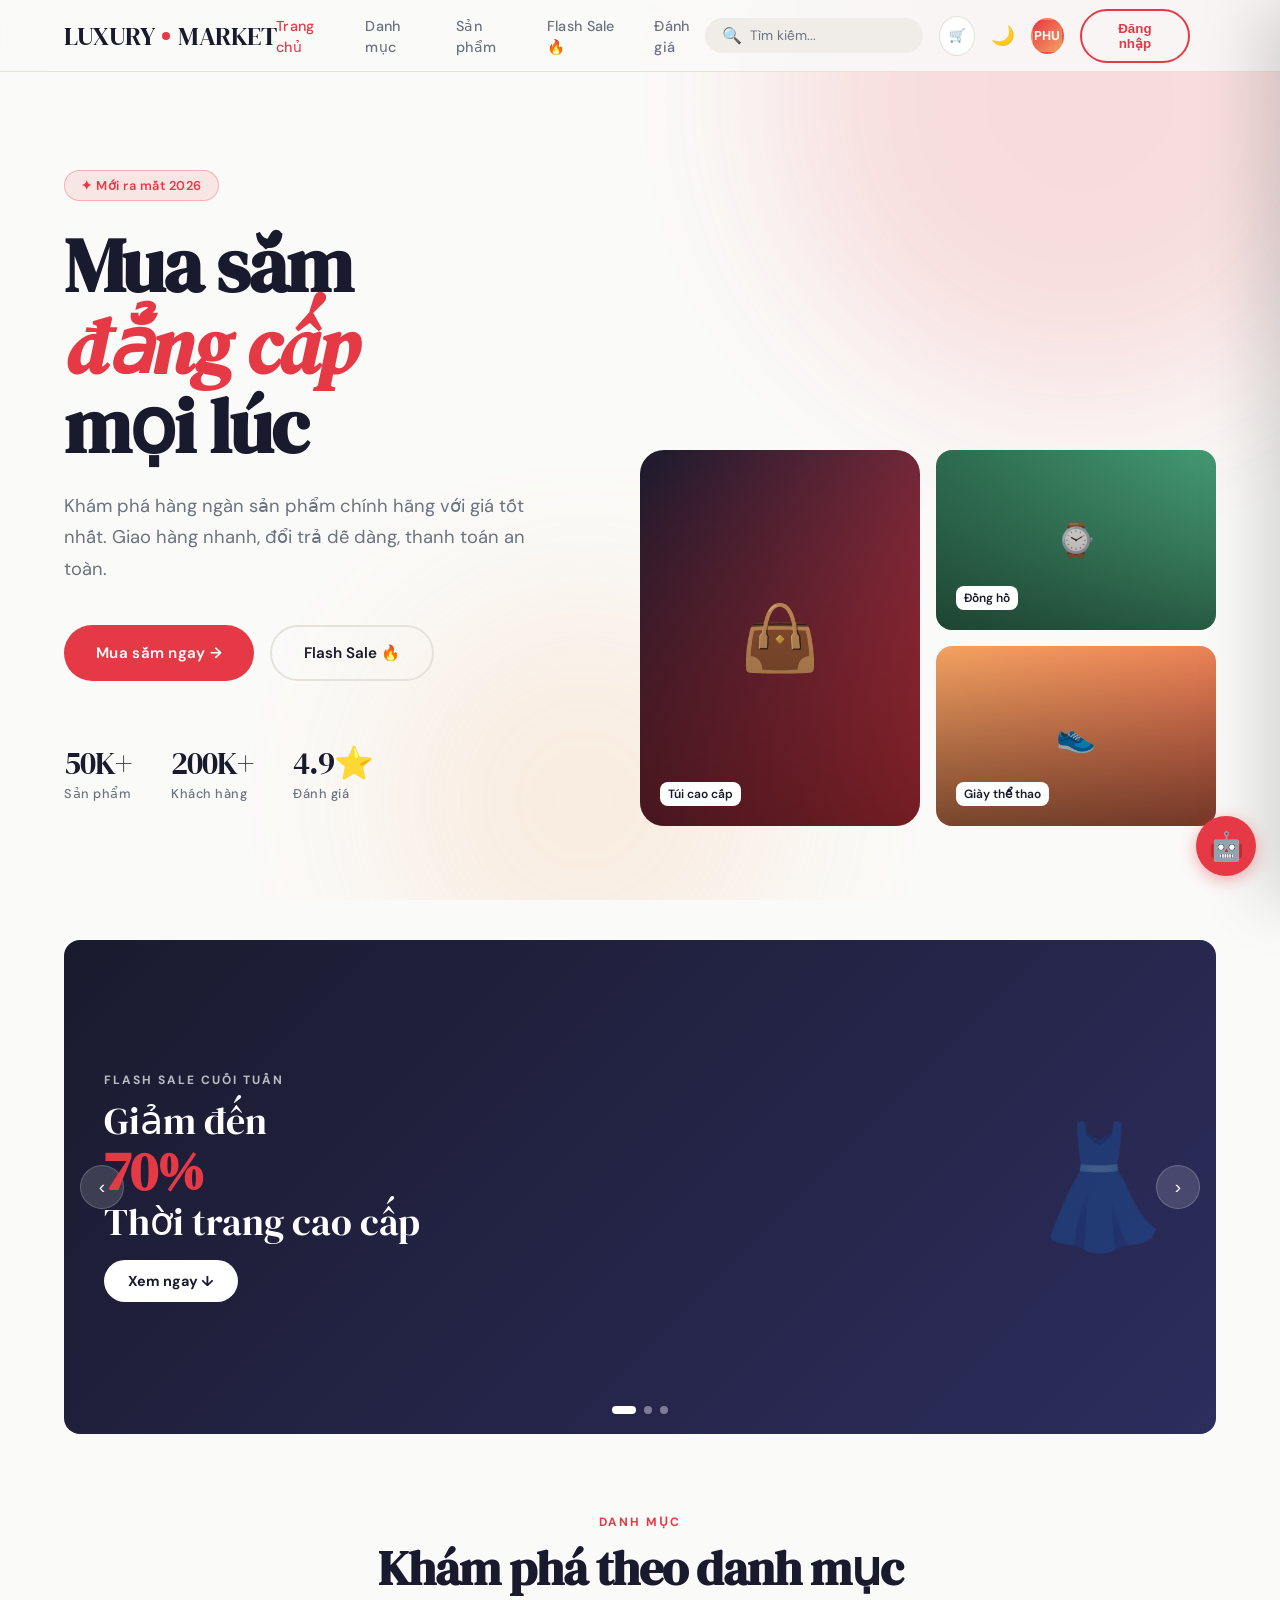
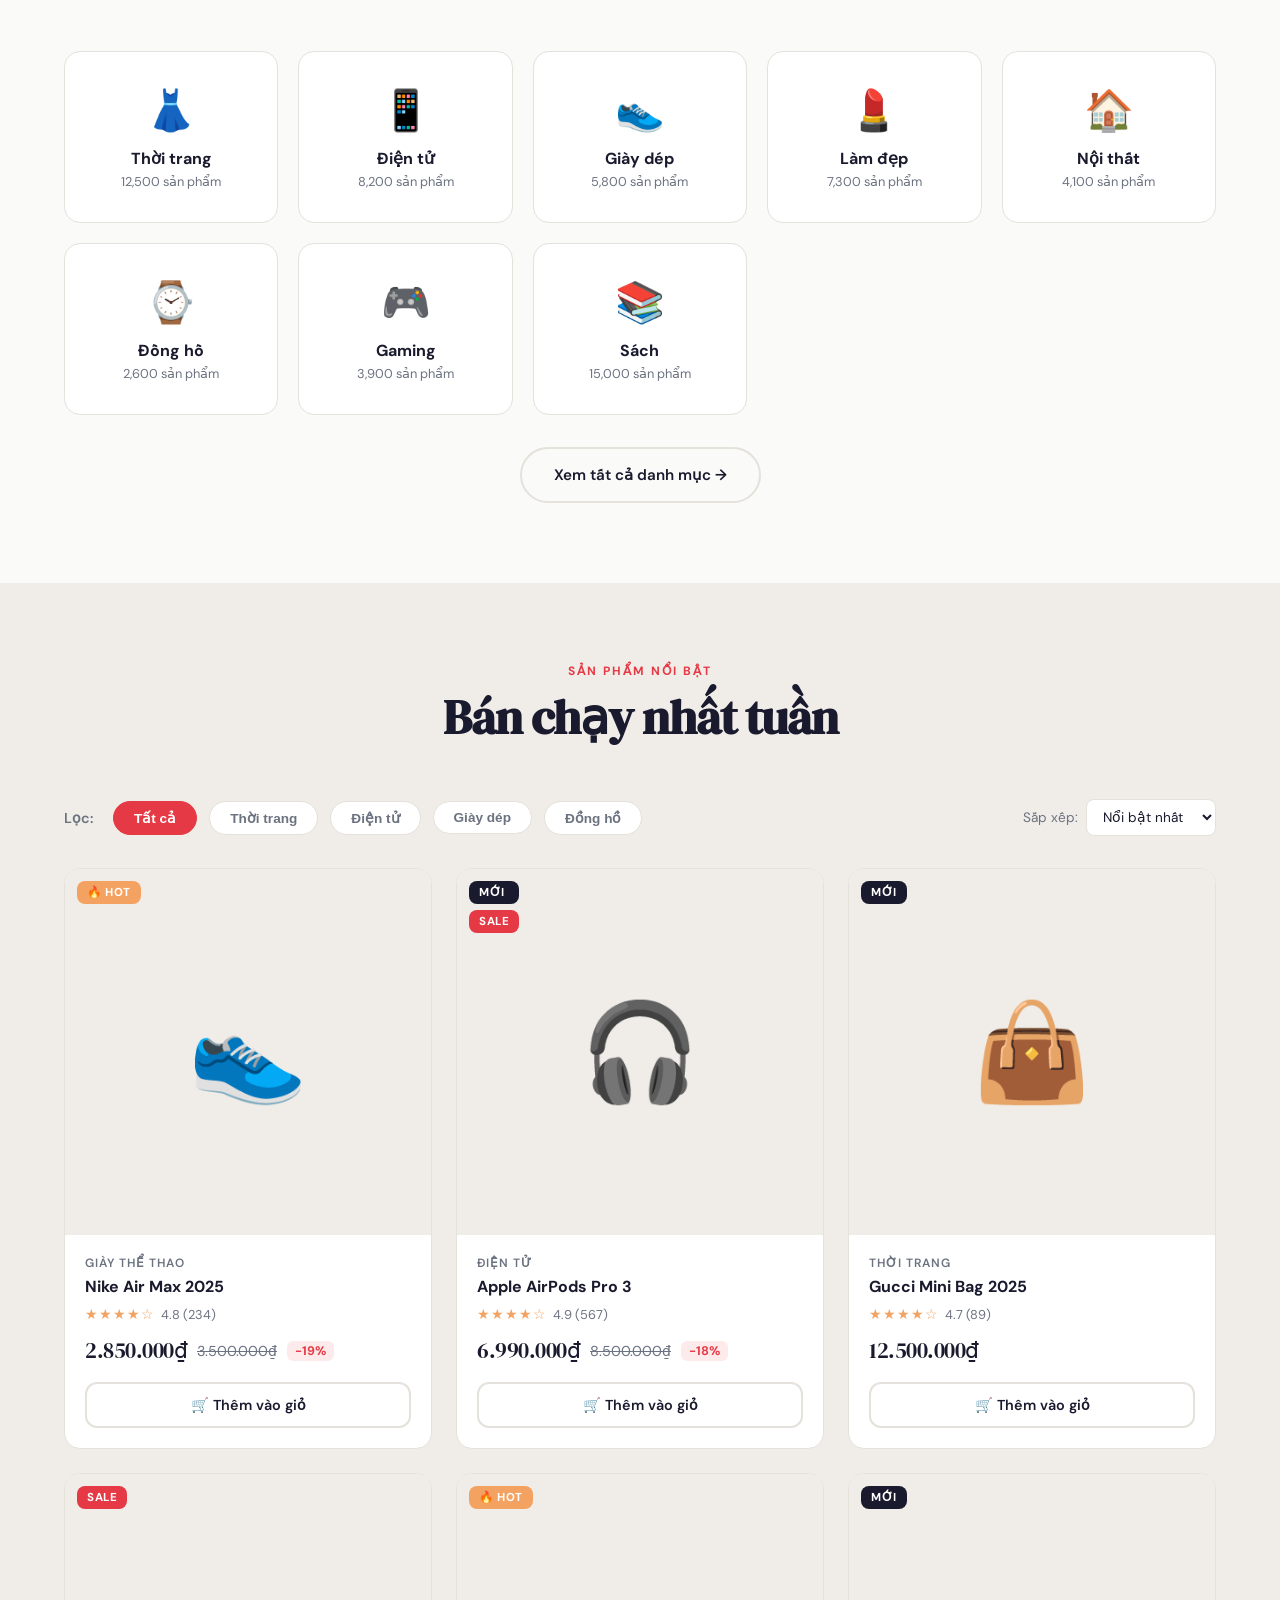
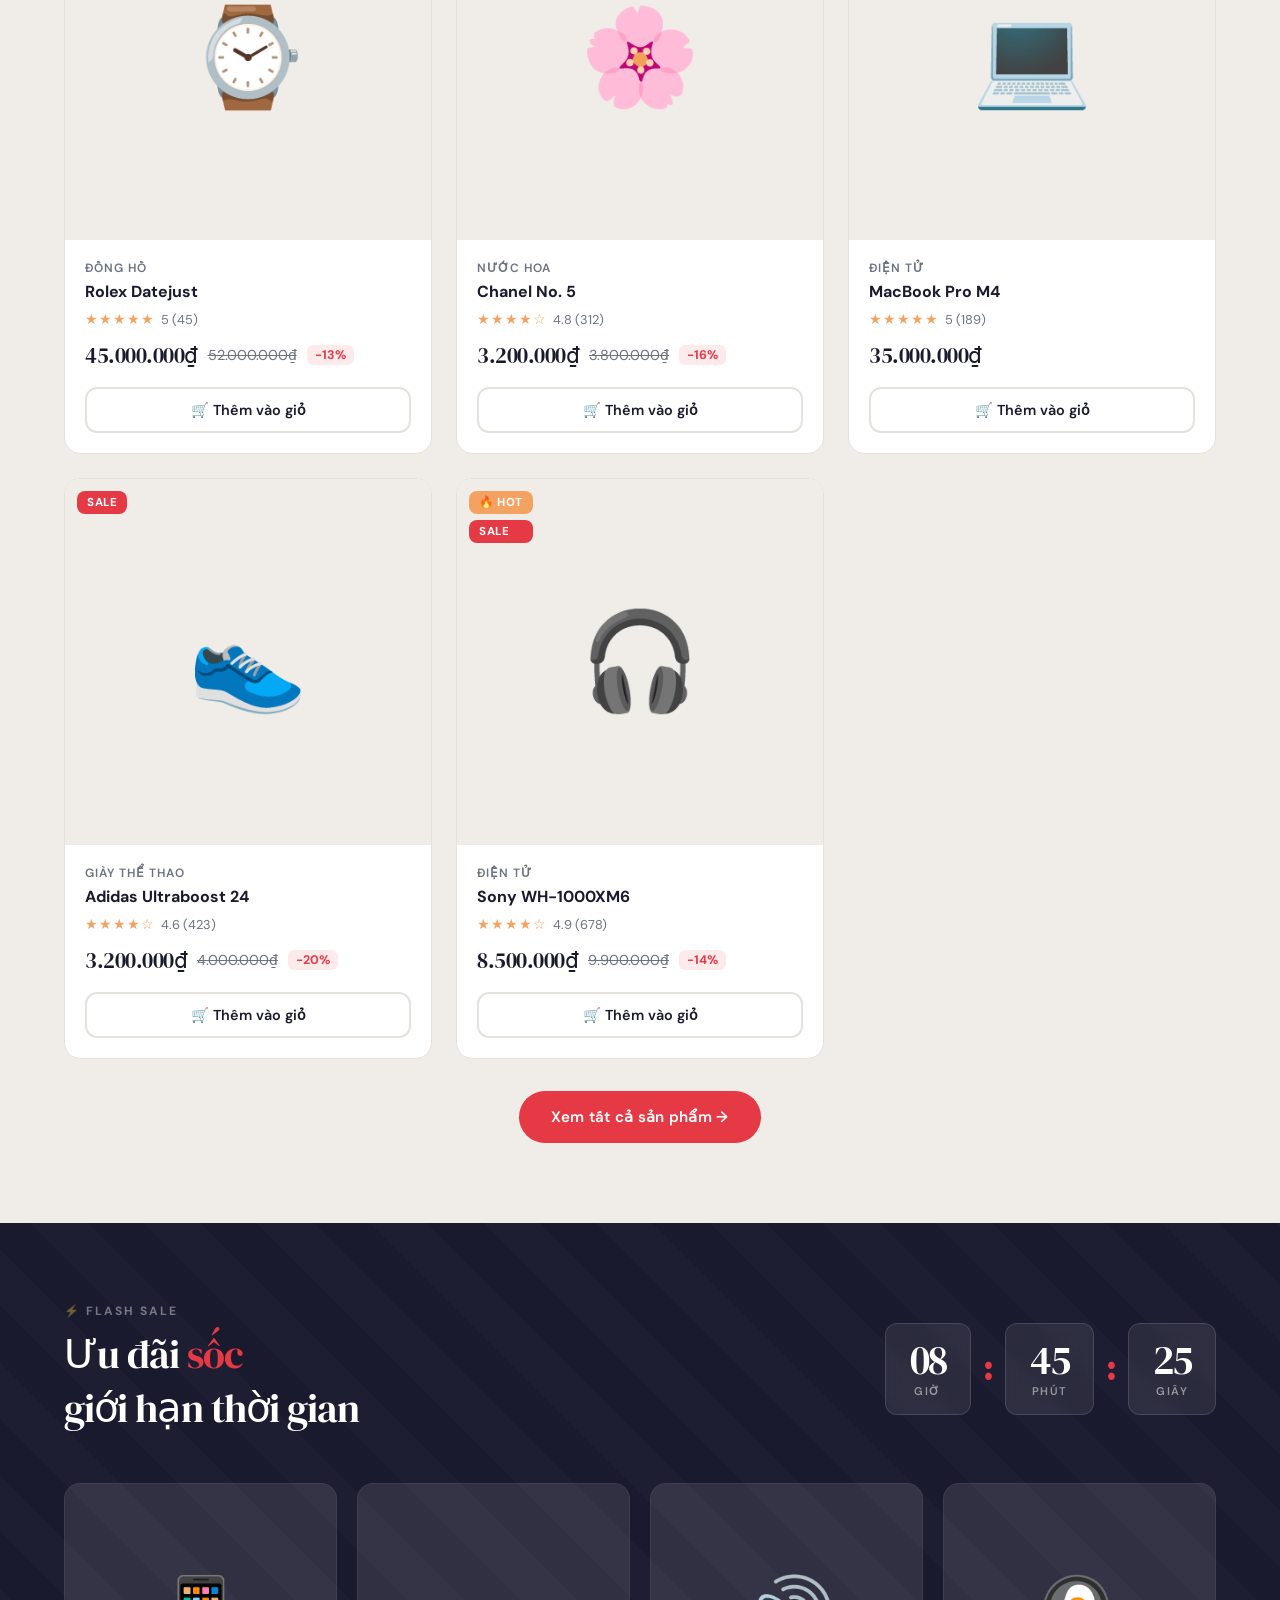
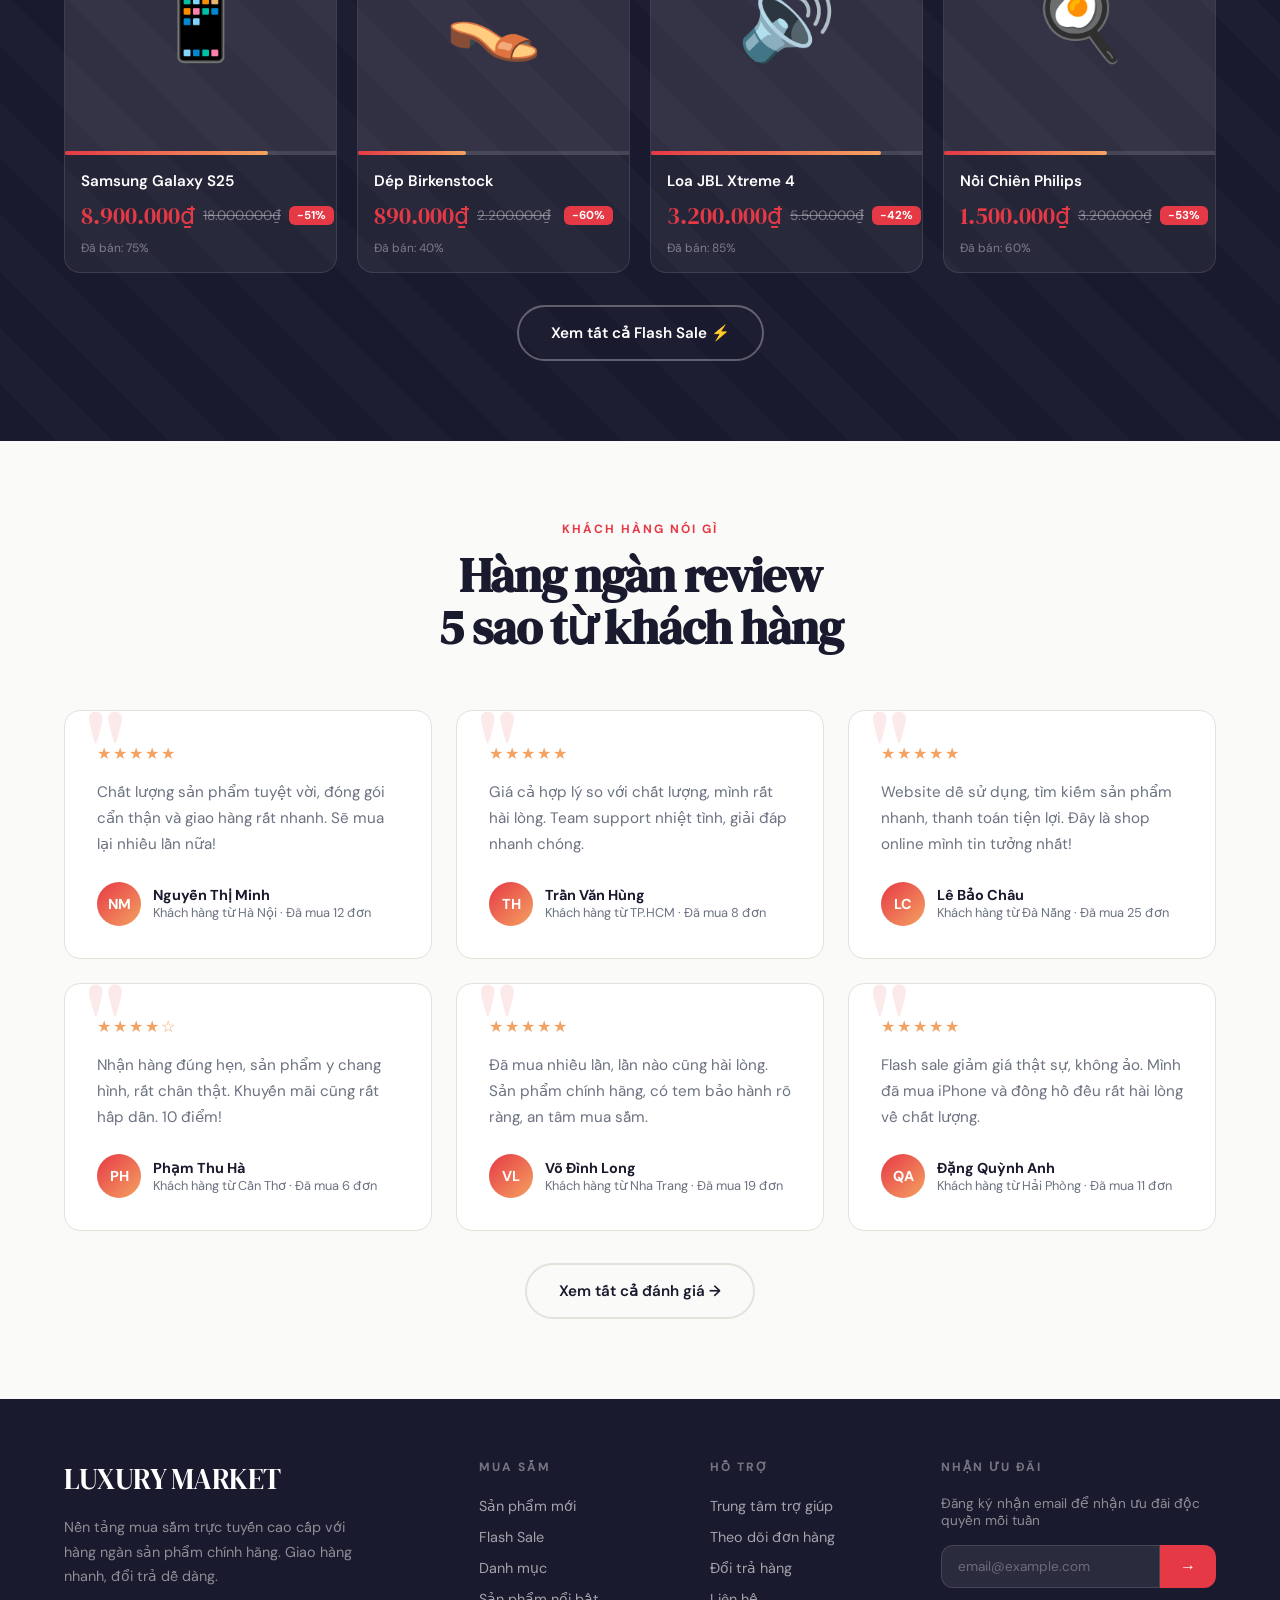
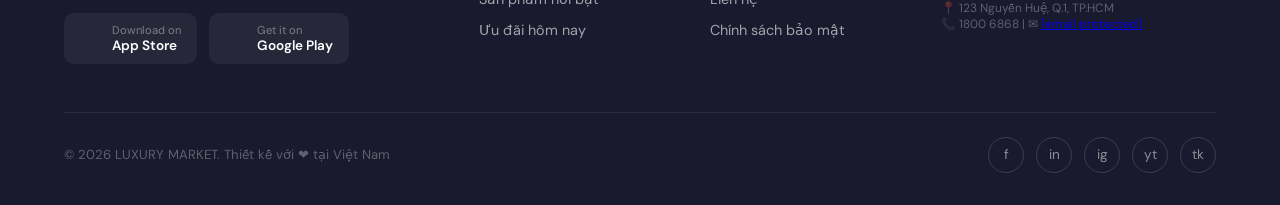
==== web/html/index.html @ 1c20238b "Full code" ====
<!DOCTYPE html>
<html lang="vi" data-theme="light">
<head>
  <meta charset="UTF-8">
  <meta name="viewport" content="width=device-width, initial-scale=1.0">
  <meta http-equiv="X-Content-Type-Options" content="nosniff">
  <meta http-equiv="X-Frame-Options" content="DENY">
  <title>LUXURY MARKET — Mua sắm đẳng cấp</title>
  <meta property="og:description" content="Nền tảng mua sắm trực tuyến cao cấp với hàng ngàn sản phẩm chính hãng">
  <meta property="og:title" content="LUXURY MARKET">
  <link rel="preconnect" href="https://fonts.googleapis.com">
  <link rel="preconnect" href="https://fonts.gstatic.com" crossorigin>
  <link href="https://fonts.googleapis.com/css2?family=DM+Serif+Display:ital@0;1&family=DM+Sans:wght@300;400;500;600;700&display=swap" rel="stylesheet">
  <link rel="stylesheet" href="../css/styles.css">
</head>
<body>

<!-- TOAST CONTAINER -->
<div class="toast-container" id="toastContainer"></div>

<!-- SEARCH OVERLAY -->
<div class="search-overlay" id="searchOverlay" onclick="closeSearch(event)">
  <div class="search-big">
    <span>🔍</span>
    <input type="text" placeholder="Tìm kiếm sản phẩm..." id="bigSearchInput" oninput="handleSearch(this.value)">
    <button class="search-esc" onclick="toggleSearch()">ESC</button>
  </div>
</div>

<!-- CART SIDEBAR -->
<div class="cart-overlay" id="cartOverlay" onclick="toggleCart()"></div>
<div class="cart-sidebar" id="cartSidebar">
  <div class="cart-header">
    <h2>Giỏ hàng 🛒</h2>
    <button class="cart-close" onclick="toggleCart()">✕</button>
  </div>
  <div class="cart-items" id="cartItems">
    <div style="text-align:center;padding:60px 0;color:var(--text-muted)">
      <div style="font-size:4rem;margin-bottom:16px">🛒</div>
      <p style="font-weight:600">Giỏ hàng trống</p>
      <p style="font-size:0.85rem;margin-top:8px">Hãy thêm sản phẩm vào giỏ nhé!</p>
    </div>
  </div>
  <div class="cart-footer" id="cartFooter" style="display:none">
    <div class="cart-subtotal"><span>Tạm tính</span><span id="cartSubtotal">0₫</span></div>
    <div class="cart-subtotal"><span>Phí vận chuyển</span><span style="color:var(--success)">Miễn phí</span></div>
    <div class="cart-total"><span>Tổng cộng</span><span id="cartTotal">0₫</span></div>
    <button class="checkout-btn" onclick="checkout()">Thanh toán ngay →</button>
  </div>
</div>

<!-- PRODUCT MODAL -->
<div class="modal-overlay" id="productModal" onclick="closeModal(event)">
  <div class="modal" id="modalContent">
    <button class="modal-close" onclick="closeProductModal()">✕</button>
    <div class="modal-grid" id="modalGrid"></div>
  </div>
</div>

<!-- NAVBAR -->
<nav class="navbar" id="navbar">
  <a href="index.html" class="logo">LUXURY<span class="logo-dot"></span>MARKET</a>
  
  <ul class="nav-links">
    <li><a href="index.html" style="color:var(--accent)">Trang chủ</a></li>
    <li><a href="categories.html">Danh mục</a></li>
    <li><a href="products.html">Sản phẩm</a></li>
    <li><a href="flash-sale.html">Flash Sale 🔥</a></li>
    <li><a href="reviews.html">Đánh giá</a></li>
  </ul>

  <div class="nav-actions">
    <div class="search-bar" onclick="toggleSearch()">
      <span>🔍</span>
      <input type="text" placeholder="Tìm kiếm..." readonly style="cursor:pointer">
    </div>
    <button class="btn-icon" onclick="toggleCart()" title="Giỏ hàng">
      🛒
      <span class="cart-badge" id="cartBadge" style="display:none">0</span>
    </button>
    <span class="theme-toggle" onclick="toggleTheme()" title="Dark mode" aria-label="Chuyển chế độ tối">🌙</span>
    <div class="user-avatar" onclick="showProfile()">PHU</div>
    <button class="login-btn" onclick="window.location.href='auth.html'">Đăng nhập</button>
    <span id="userGreeting" class="user-greeting"></span>
    <div class="hamburger" onclick="toggleMenu()" aria-label="Mở menu">
      <span></span><span></span><span></span>
    </div>
  </div>
</nav>

<!-- HERO -->
<section class="hero" id="home">
  <div class="hero-bg">
    <div class="hero-blob blob1"></div>
    <div class="hero-blob blob2"></div>
  </div>
  <div class="hero-content">
    <div class="hero-badge">✦ Mới ra mắt 2026</div>
    <h1>Mua sắm<br><em>đẳng cấp</em><br>mọi lúc</h1>
    <p>Khám phá hàng ngàn sản phẩm chính hãng với giá tốt nhất. Giao hàng nhanh, đổi trả dễ dàng, thanh toán an toàn.</p>
    <div class="hero-cta">
      <a href="products.html" class="btn-primary">Mua sắm ngay →</a>
      <a href="flash-sale.html" class="btn-secondary">Flash Sale 🔥</a>
    </div>
    <div class="hero-stats">
      <div class="stat"><span class="stat-num">50K+</span><span class="stat-label">Sản phẩm</span></div>
      <div class="stat"><span class="stat-num">200K+</span><span class="stat-label">Khách hàng</span></div>
      <div class="stat"><span class="stat-num">4.9⭐</span><span class="stat-label">Đánh giá</span></div>
    </div>
  </div>
  <div class="hero-visual">
    <div class="hero-card-img" style="grid-row:span 2">
      <div style="width:100%;height:100%;background:linear-gradient(135deg,#1a1a2e,#e63946);display:flex;align-items:center;justify-content:center;font-size:4rem">👜</div>
      <div class="img-overlay"><span class="img-tag">Túi cao cấp</span></div>
    </div>
    <div class="hero-card-img">
      <div style="width:100%;height:100%;background:linear-gradient(135deg,#2d6a4f,#52b788);display:flex;align-items:center;justify-content:center;font-size:2rem">⌚</div>
      <div class="img-overlay"><span class="img-tag">Đồng hồ</span></div>
    </div>
    <div class="hero-card-img">
      <div style="width:100%;height:100%;background:linear-gradient(135deg,#f4a261,#e76f51);display:flex;align-items:center;justify-content:center;font-size:2rem">👟</div>
      <div class="img-overlay"><span class="img-tag">Giày thể thao</span></div>
    </div>
  </div>
</section>

<!-- BANNER SLIDER -->
<section style="padding:40px 5% 0">
  <div class="slider reveal" id="bannerSlider">
    <div class="slides" id="slidesTrack">
      <div class="slide">
        <div class="slide-content">
          <div class="slide-tag">Flash Sale cuối tuần</div>
          <div class="slide-title">Giảm đến<br><strong style="font-size:1.4em;color:var(--accent)">70%</strong><br>Thời trang cao cấp</div>
          <button class="slide-cta" onclick="window.location.href='flash-sale.html'">Xem ngay ↓</button>
        </div>
        <div style="position:absolute;right:40px;top:50%;transform:translateY(-50%);font-size:min(15vw,120px);opacity:0.3">👗</div>
      </div>
      <div class="slide">
        <div class="slide-content">
          <div class="slide-tag">Bộ sưu tập mới</div>
          <div class="slide-title">Đồng hồ<br><em>Luxury</em><br>Sang trọng vượt thời gian</div>
          <button class="slide-cta" onclick="window.location.href='categories.html'">Khám phá →</button>
        </div>
        <div style="position:absolute;right:40px;top:50%;transform:translateY(-50%);font-size:min(15vw,120px);opacity:0.3">⌚</div>
      </div>
      <div class="slide">
        <div class="slide-content">
          <div class="slide-tag">Ưu đãi đặc biệt</div>
          <div class="slide-title">Miễn phí<br>vận chuyển<br><span style="color:var(--accent2)">toàn quốc</span></div>
          <button class="slide-cta" onclick="window.location.href='products.html'">Mua ngay</button>
        </div>
        <div style="position:absolute;right:40px;top:50%;transform:translateY(-50%);font-size:min(15vw,120px);opacity:0.3">🚀</div>
      </div>
    </div>
    <div class="slider-dots" id="sliderDots">
      <button class="dot active" onclick="goSlide(0)"></button>
      <button class="dot" onclick="goSlide(1)"></button>
      <button class="dot" onclick="goSlide(2)"></button>
    </div>
    <button class="slider-nav slider-prev" onclick="changeSlide(-1)">‹</button>
    <button class="slider-nav slider-next" onclick="changeSlide(1)">›</button>
  </div>
</section>

<!-- CATEGORIES PREVIEW -->
<section class="section" id="categories">
  <div class="section-header reveal">
    <div class="section-label">Danh mục</div>
    <h2 class="section-title">Khám phá theo danh mục</h2>
  </div>
  <div class="categories-grid reveal" id="categoriesGrid"></div>
  <div class="reveal" style="text-align:center;margin-top:32px">
    <a href="categories.html" class="btn-secondary" style="display:inline-flex">Xem tất cả danh mục →</a>
  </div>
</section>

<!-- PRODUCTS PREVIEW -->
<section class="section" id="products" style="background:var(--bg2)">
  <div class="section-header reveal">
    <div class="section-label">Sản phẩm nổi bật</div>
    <h2 class="section-title">Bán chạy nhất tuần</h2>
  </div>
  <div class="filter-bar reveal" id="filterBar"></div>
  <div class="products-grid" id="productsGrid"></div>
  <div class="reveal" style="text-align:center;margin-top:32px">
    <a href="products.html" class="btn-primary" style="display:inline-flex">Xem tất cả sản phẩm →</a>
  </div>
</section>

<!-- FLASH SALE PREVIEW -->
<section class="flash-sale" id="flash-sale">
  <div class="flash-bg"></div>
  <div class="flash-header reveal">
    <div>
      <div style="font-size:0.75rem;font-weight:700;letter-spacing:2px;text-transform:uppercase;color:rgba(255,255,255,0.4);margin-bottom:8px">⚡ Flash Sale</div>
      <div class="flash-title">Ưu đãi <span>sốc</span><br>giới hạn thời gian</div>
    </div>
    <div class="countdown">
      <div class="count-block"><div class="count-num" id="countH">08</div><div class="count-label">Giờ</div></div>
      <div class="count-sep">:</div>
      <div class="count-block"><div class="count-num" id="countM">45</div><div class="count-label">Phút</div></div>
      <div class="count-sep">:</div>
      <div class="count-block"><div class="count-num" id="countS">30</div><div class="count-label">Giây</div></div>
    </div>
  </div>
  <div class="flash-grid reveal" id="flashGrid"></div>
  <div class="reveal" style="text-align:center;margin-top:32px">
    <a href="flash-sale.html" class="btn-secondary" style="display:inline-flex;border-color:rgba(255,255,255,0.3);color:white">Xem tất cả Flash Sale ⚡</a>
  </div>
</section>

<!-- REVIEWS PREVIEW -->
<section class="section" id="reviews">
  <div class="section-header reveal">
    <div class="section-label">Khách hàng nói gì</div>
    <h2 class="section-title">Hàng ngàn review<br>5 sao từ khách hàng</h2>
  </div>
  <div class="reviews-grid" id="reviewsGrid"></div>
  <div class="reveal" style="text-align:center;margin-top:32px">
    <a href="reviews.html" class="btn-secondary" style="display:inline-flex">Xem tất cả đánh giá →</a>
  </div>
</section>

<!-- FOOTER -->
<footer>
  <div class="footer-grid">
    <div>
      <div class="footer-brand">LUXURY MARKET</div>
      <p class="footer-desc">Nền tảng mua sắm trực tuyến cao cấp với hàng ngàn sản phẩm chính hãng. Giao hàng nhanh, đổi trả dễ dàng.</p>
      <div style="display:flex;gap:12px;margin-top:24px;flex-wrap:wrap">
        <div style="display:flex;align-items:center;gap:8px;background:rgba(255,255,255,0.06);border-radius:10px;padding:10px 16px">
          <img src="https://help.apple.com/assets/61E87DCBFC21B22E8520B01C/61E87DCCFC21B22E8520B023/en_US/5279f907b15e129c19254ca88d643cd9.png" width="24" height="24">
          <div><div style="font-size:0.7rem;color:rgba(255,255,255,0.4)">Download on</div><div style="font-size:0.85rem;font-weight:600">App Store</div></div>
        </div>
        <div style="display:flex;align-items:center;gap:8px;background:rgba(255,255,255,0.06);border-radius:10px;padding:10px 16px">
          <img src="https://static.vecteezy.com/system/resources/previews/022/484/501/original/google-play-store-icon-logo-symbol-free-png.png" width="24" height="24">
          <div><div style="font-size:0.7rem;color:rgba(255,255,255,0.4)">Get it on</div><div style="font-size:0.85rem;font-weight:600">Google Play</div></div>
        </div>
      </div>
    </div>
    <div>
      <div class="footer-heading">Mua sắm</div>
      <ul class="footer-links">
        <li><a href="products.html">Sản phẩm mới</a></li>
        <li><a href="flash-sale.html">Flash Sale</a></li>
        <li><a href="categories.html">Danh mục</a></li>
        <li><a href="products.html">Sản phẩm nổi bật</a></li>
        <li><a href="flash-sale.html">Ưu đãi hôm nay</a></li>
      </ul>
    </div>
    <div>
      <div class="footer-heading">Hỗ trợ</div>
      <ul class="footer-links">
        <li><a href="#">Trung tâm trợ giúp</a></li>
        <li><a href="#">Theo dõi đơn hàng</a></li>
        <li><a href="#">Đổi trả hàng</a></li>
        <li><a href="#">Liên hệ</a></li>
        <li><a href="#">Chính sách bảo mật</a></li>
      </ul>
    </div>
    <div>
      <div class="footer-heading">Nhận ưu đãi</div>
      <p style="color:rgba(255,255,255,0.5);font-size:0.85rem;margin-bottom:16px">Đăng ký nhận email để nhận ưu đãi độc quyền mỗi tuần</p>
      <div class="newsletter">
        <input type="email" placeholder="email@example.com" id="emailInput">
        <button onclick="subscribe()">→</button>
      </div>
      <p style="color:rgba(255,255,255,0.3);font-size:0.75rem;margin-top:12px">📍 123 Nguyễn Huệ, Q.1, TP.HCM<br>📞 1800 6868 | ✉ <a href="/cdn-cgi/l/email-protection" class="__cf_email__" data-cfemail="9cf4f9f0f0f3dcf0e9e4f9f1fdeef7f9e8b2eaf2">[email&#160;protected]</a></p>
    </div>
  </div>
  <div class="footer-bottom">
    <span class="footer-copy">© 2026 LUXURY MARKET. Thiết kế với ❤ tại Việt Nam</span>
    <div class="social-links">
      <a class="social-btn" href="https://www.facebook.com/huuphu.pham.773" target="_blank">f</a>
      <a class="social-btn" href="#" target="_blank">in</a>
      <a class="social-btn" href="https://www.instagram.com/fu_otis.3110/" target="_blank">ig</a>
      <a class="social-btn" href="#" target="_blank">yt</a>
      <a class="social-btn" href="https://www.tiktok.com/@phamhuuphu05" target="_blank">tk</a>
    </div>
  </div>
</footer>

<!-- AUTH MODAL -->
<div id="authModal" class="auth-modal">
  <div class="auth-box">
    <h2 id="authTitle">Đăng nhập</h2>
    <input type="text" id="authUsername" placeholder="Tên đăng nhập">
    <input type="password" id="authPassword" placeholder="Mật khẩu">
    <button onclick="handleAuth()">Xác nhận</button>
    <p id="switchAuth">Chưa có tài khoản? <span onclick="toggleAuthMode()">Đăng ký</span></p>
    <span class="close-auth" onclick="closeAuthModal()">×</span>
  </div>
</div>

<!-- PROFILE MODAL -->
<div id="profileModal" class="profile-modal">
  <div class="profile-box">
    <h2>Hồ sơ cá nhân</h2>
    <p><strong>Tên đăng nhập:</strong> <span id="profileUsername"></span></p>
    <button onclick="closeProfileModal()">Đóng</button>
  </div>
</div>

<script src="../js/script.js" defer></script>
<script src="../js/ai_assistant.js" defer></script>
</body>
</html>
---- web/css/styles.css ----
:root {
  --primary: #1a1a2e;
  --accent: #e63946;
  --accent2: #f4a261;
  --bg: #fafaf8;
  --bg2: #f0ede8;
  --card: #ffffff;
  --text: #1a1a2e;
  --text-muted: #6b7280;
  --border: #e5e1db;
  --success: #2d6a4f;
  --radius: 16px;
  --shadow: 0 4px 24px rgba(0,0,0,0.08);
  --shadow-hover: 0 16px 48px rgba(0,0,0,0.14);
  --transition: all 0.3s cubic-bezier(0.4, 0, 0.2, 1);
}

[data-theme="dark"] {
  --primary: #e8e4dd;
  --bg: #0f0f0f;
  --bg2: #1a1a1a;
  --card: #1e1e1e;
  --text: #e8e4dd;
  --text-muted: #9ca3af;
  --border: #2a2a2a;
  --shadow: 0 4px 24px rgba(0,0,0,0.4);
}
/* reset css */
* {
  margin: 0;
  padding: 0;
  box-sizing: border-box;
}

html {
  scroll-behavior: smooth;
}

body {
  font-family: 'DM Sans', sans-serif;
  background: var(--bg);
  color: var(--text);
  overflow-x: hidden;
  transition: var(--transition);
}

/* navbar */
.navbar {
  position: fixed;
  top: 0;
  left: 0;
  right: 0;
  z-index: 1000;
  padding: 0 5%;
  height: 72px;
  display: flex;
  align-items: center;
  justify-content: space-between;
  backdrop-filter: blur(20px);
  background: rgba(250,250,248,0.85);
  border-bottom: 1px solid var(--border);
  transition: var(--transition);
}
[data-theme="dark"] .navbar{background:rgba(15,15,15,0.9)}
.navbar.scrolled{height:60px;box-shadow:var(--shadow)}
.logo {
  font-family: 'DM Serif Display', serif;
  font-size: 1.6rem;
  letter-spacing: -0.5px;
  color: var(--text);
  text-decoration: none;
  display: flex;
  align-items: center;
  gap: 8px;
}

.logo-dot {
  width: 8px;
  height: 8px;
  background: var(--accent);
  border-radius: 50%;
  display: inline-block;
  animation: pulse 2s infinite;
}

@keyframes pulse {
  0%, 100% {
    transform: scale(1);
  }
  50% {
    transform: scale(1.4);
  }
}

.nav-links {
  display: flex;
  align-items: center;
  gap: 32px;
  list-style: none;
}

.nav-links a {
  text-decoration: none;
  color: var(--text-muted);
  font-size: 0.9rem;
  font-weight: 500;
  letter-spacing: 0.3px;
  transition: var(--transition);
  position: relative;
  padding-bottom: 4px;
}

.nav-links a::after {
  content: '';
  position: absolute;
  bottom: 0;
  left: 0;
  width: 0;
  height: 2px;
  background: var(--accent);
  transition: width 0.3s ease;
}

.nav-links a:hover {
  color: var(--text);
}

.nav-links a:hover::after {
  width: 100%;
}

.nav-actions {
  display: flex;
  align-items: center;
  gap: 16px;
}

.btn-icon {
  width: 40px;
  height: 40px;
  border-radius: 50%;
  border: 1.5px solid var(--border);
  background: var(--card);
  display: flex;
  align-items: center;
  justify-content: center;
  cursor: pointer;
  transition: var(--transition);
  position: relative;
  color: var(--text);
}

.btn-icon:hover {
  border-color: var(--accent);
  transform: translateY(-2px);
  box-shadow: var(--shadow);
}

.cart-badge {
  position: absolute;
  top: -4px;
  right: -4px;
  width: 18px;
  height: 18px;
  background: var(--accent);
  color: white;
  font-size: 10px;
  font-weight: 700;
  border-radius: 50%;
  display: flex;
  align-items: center;
  justify-content: center;
}

.search-bar {
  display: flex;
  align-items: center;
  background: var(--bg2);
  border-radius: 50px;
  padding: 6px 16px;
  gap: 8px;
  border: 1.5px solid transparent;
  transition: var(--transition);
  width: 240px;
}

.search-bar:focus-within {
  border-color: var(--accent);
  background: var(--card);
  width: 300px;
}

.search-bar input {
  border: none;
  background: transparent;
  font-family: inherit;
  font-size: 0.85rem;
  color: var(--text);
  outline: none;
  width: 100%;
}

.search-bar input::placeholder {
  color: var(--text-muted);
}

.theme-toggle {
  cursor: pointer;
  font-size: 1.2rem;
}

.user-avatar {
  width: 36px;
  height: 36px;
  border-radius: 50%;
  background: linear-gradient(135deg, var(--accent), var(--accent2));
  display: flex;
  align-items: center;
  justify-content: center;
  color: white;
  font-weight: 700;
  font-size: 0.8rem;
  cursor: pointer;
  border: 2px solid transparent;
  transition: var(--transition);
}

.user-avatar:hover {
  border-color: var(--accent);
  transform: scale(1.05);
}

.hamburger {
  display: none;
  flex-direction: column;
  gap: 5px;
  cursor: pointer;
  padding: 4px;
}

.hamburger span {
  width: 24px;
  height: 2px;
  background: var(--text);
  border-radius: 2px;
  transition: var(--transition);
}

/* hero */
.hero {
  height: 100vh;
  min-height: 700px;
  display: flex;
  align-items: center;
  padding: 0 5%;
  padding-top: 72px;
  background: var(--bg);
  overflow: hidden;
  position: relative;
}

.hero-bg {
  position: absolute;
  inset: 0;
  overflow: hidden;
}

.hero-blob {
  position: absolute;
  border-radius: 50%;
  filter: blur(80px);
  opacity: 0.15;
  animation: float 8s infinite ease-in-out;
}

.blob1 {
  width: 600px;
  height: 600px;
  background: var(--accent);
  top: -200px;
  right: -100px;
  animation-delay: 0s;
}

.blob2 {
  width: 400px;
  height: 400px;
  background: var(--accent2);
  bottom: -100px;
  left: 30%;
  animation-delay: 3s;
}

@keyframes float {
  0%, 100% {
    transform: translate(0, 0) scale(1);
  }
  50% {
    transform: translate(20px, -20px) scale(1.05);
  }
}

.hero-content {
  max-width: 680px;
  position: relative;
  z-index: 2;
  animation: fadeInUp 0.8s ease both;
}

.hero-badge {
  display: inline-flex;
  align-items: center;
  gap: 8px;
  background: rgba(230, 57, 70, 0.1);
  border: 1px solid rgba(230, 57, 70, 0.3);
  padding: 6px 16px;
  border-radius: 50px;
  font-size: 0.8rem;
  font-weight: 600;
  color: var(--accent);
  margin-bottom: 24px;
  letter-spacing: 0.5px;
}

.hero h1 {
  font-family: 'DM Serif Display', serif;
  font-size: clamp(3rem, 6vw, 5.5rem);
  line-height: 1.05;
  letter-spacing: -2px;
  margin-bottom: 24px;
  color: var(--text);
}

.hero h1 em {
  color: var(--accent);
  font-style: italic;
}

.hero p {
  font-size: 1.15rem;
  color: var(--text-muted);
  line-height: 1.7;
  margin-bottom: 40px;
  max-width: 480px;
}

.hero-cta {
  display: flex;
  gap: 16px;
  flex-wrap: wrap;
}

.btn-primary {
  display: inline-flex;
  align-items: center;
  gap: 10px;
  background: var(--accent);
  color: white;
  padding: 16px 32px;
  border-radius: 50px;
  font-weight: 600;
  font-size: 0.95rem;
  text-decoration: none;
  border: none;
  cursor: pointer;
  transition: var(--transition);
  letter-spacing: 0.3px;
  position: relative;
  overflow: hidden;
}

.btn-primary:hover {
  transform: translateY(-3px);
  box-shadow: 0 12px 32px rgba(230, 57, 70, 0.35);
}

.btn-primary::after {
  content: '';
  position: absolute;
  inset: 0;
  background: white;
  opacity: 0;
  transition: opacity 0.3s;
}

.btn-primary:active::after {
  opacity: 0.15;
}

.btn-secondary {
  display: inline-flex;
  align-items: center;
  gap: 10px;
  background: transparent;
  color: var(--text);
  padding: 16px 32px;
  border-radius: 50px;
  font-weight: 600;
  font-size: 0.95rem;
  text-decoration: none;
  border: 2px solid var(--border);
  cursor: pointer;
  transition: var(--transition);
}

.btn-secondary:hover {
  border-color: var(--text);
  transform: translateY(-3px);
}

.hero-stats {
  display: flex;
  gap: 40px;
  margin-top: 60px;
}

.stat {
  display: flex;
  flex-direction: column;
}

.stat-num {
  font-family: 'DM Serif Display', serif;
  font-size: 2rem;
  color: var(--text);
  letter-spacing: -1px;
}

.stat-label {
  font-size: 0.8rem;
  color: var(--text-muted);
  font-weight: 500;
  letter-spacing: 0.5px;
}

.hero-visual{
  display:grid;
  grid-template-columns: 260px 200px;
  grid-template-rows: 180px 180px;
  gap:20px;
  align-items:stretch;
}

/* card */

.hero-visual {
  position: absolute;
  right: 5%;
  top: 50%;
  transform: translateY(-50%);
  width: min(45%, 580px);
  aspect-ratio: 1;
  display: grid;
  grid-template-columns: 1fr 1fr;
  gap: 16px;
  animation: fadeInRight 1s ease 0.3s both;
}

.hero-card-img {
  border-radius: var(--radius);
  overflow: hidden;
  position: relative;
  cursor: pointer;
}

.hero-card-img:nth-child(1) {
  grid-row: span 2;
  border-radius: 24px;
}

.hero-card-img img {
  width: 100%;
  height: 100%;
  object-fit: cover;
  transition: transform 0.5s ease;
}

.hero-card-img:hover img {
  transform: scale(1.05);
}

.img-overlay {
  position: absolute;
  inset: 0;
  background: linear-gradient(to top, rgba(0, 0, 0, 0.5), transparent);
  display: flex;
  align-items: flex-end;
  padding: 20px;
}

.img-tag {
  background: white;
  color: var(--text);
  padding: 4px 8px;
  border-radius: 8px;
  font-size: 0.75rem;
  font-weight: 600;
}

/* categories */
.section {
  padding: 80px 5%;
}

.section-header {
  text-align: center;
  margin-bottom: 56px;
}

.section-label {
  font-size: 0.75rem;
  font-weight: 700;
  letter-spacing: 2px;
  text-transform: uppercase;
  color: var(--accent);
  margin-bottom: 12px;
}

.section-title {
  font-family: 'DM Serif Display', serif;
  font-size: clamp(2rem, 4vw, 3rem);
  letter-spacing: -1px;
  color: var(--text);
  line-height: 1.1;
}

.categories-grid {
  display: grid;
  grid-template-columns: repeat(auto-fill, minmax(180px, 1fr));
  gap: 20px;
}

.cat-card {
  background: var(--card);
  border-radius: var(--radius);
  padding: 32px 20px;
  text-align: center;
  cursor: pointer;
  border: 1.5px solid var(--border);
  transition: var(--transition);
  position: relative;
  overflow: hidden;
  text-decoration: none;
  color: var(--text);
}

.cat-card::before {
  content: '';
  position: absolute;
  inset: 0;
  background: linear-gradient(135deg, var(--accent), var(--accent2));
  opacity: 0;
  transition: opacity 0.3s;
}

.cat-card:hover {
  transform: translateY(-6px);
  box-shadow: var(--shadow-hover);
  border-color: transparent;
}

.cat-card:hover::before {
  opacity: 1;
}

.cat-card:hover .cat-icon,
.cat-card:hover .cat-name,
.cat-card:hover .cat-count {
  color: white;
}

.cat-icon {
  font-size: 2.5rem;
  margin-bottom: 12px;
  display: block;
  transition: var(--transition);
  position: relative;
  z-index: 1;
}

.cat-name {
  font-weight: 700;
  font-size: 1rem;
  margin-bottom: 4px;
  transition: var(--transition);
  position: relative;
  z-index: 1;
}

.cat-count {
  font-size: 0.8rem;
  color: var(--text-muted);
  transition: var(--transition);
  position: relative;
  z-index: 1;
}

/* products */
.products-grid {
  display: grid;
  grid-template-columns: repeat(auto-fill, minmax(280px, 1fr));
  gap: 24px;
}

.product-card {
  background: var(--card);
  border-radius: var(--radius);
  overflow: hidden;
  border: 1.5px solid var(--border);
  transition: var(--transition);
  cursor: pointer;
  position: relative;
}

.product-card:hover {
  transform: translateY(-8px);
  box-shadow: var(--shadow-hover);
  border-color: transparent;
}

.product-img {
  width: 100%;
  aspect-ratio: 1;
  position: relative;
  overflow: hidden;
  background: var(--bg2);
}

.product-img img {
  width: 100%;
  height: 100%;
  object-fit: cover;
  transition: transform 0.5s ease;
}

.product-card:hover .product-img img {
  transform: scale(1.07);
}

.product-badges {
  position: absolute;
  top: 12px;
  left: 12px;
  display: flex;
  flex-direction: column;
  gap: 6px;
}

.badge {
  padding: 4px 10px;
  border-radius: 8px;
  font-size: 0.72rem;
  font-weight: 700;
  letter-spacing: 0.5px;
}

.badge-new {
  background: #1a1a2e;
  color: white;
}

.badge-sale {
  background: var(--accent);
  color: white;
}

.badge-hot {
  background: var(--accent2);
  color: white;
}

.product-actions {
  position: absolute;
  top: 12px;
  right: 12px;
  display: flex;
  flex-direction: column;
  gap: 8px;
  opacity: 0;
  transform: translateX(10px);
  transition: var(--transition);
}

.product-card:hover .product-actions {
  opacity: 1;
  transform: translateX(0);
}

.action-btn {
  width: 36px;
  height: 36px;
  border-radius: 50%;
  background: var(--card);
  border: none;
  display: flex;
  align-items: center;
  justify-content: center;
  cursor: pointer;
  box-shadow: var(--shadow);
  transition: var(--transition);
  font-size: 1rem;
  color: var(--text);
}

.action-btn:hover {
  background: var(--accent);
  color: white;
  transform: scale(1.1);
}

.product-info {
  padding: 20px;
}

.product-cat {
  font-size: 0.75rem;
  color: var(--text-muted);
  font-weight: 600;
  letter-spacing: 1px;
  text-transform: uppercase;
  margin-bottom: 6px;
}

.product-name {
  font-weight: 700;
  font-size: 1rem;
  margin-bottom: 8px;
  line-height: 1.3;
  color: var(--text);
}

.product-rating {
  display: flex;
  align-items: center;
  gap: 6px;
  margin-bottom: 12px;
}

.stars {
  color: #f4a261;
  font-size: 0.85rem;
  letter-spacing: 1px;
}

.rating-count {
  font-size: 0.8rem;
  color: var(--text-muted);
}

.product-price {
  display: flex;
  align-items: center;
  gap: 10px;
}

.price-current {
  font-family: 'DM Serif Display', serif;
  font-size: 1.4rem;
  color: var(--text);
  letter-spacing: -0.5px;
}

.price-old {
  font-size: 0.9rem;
  color: var(--text-muted);
  text-decoration: line-through;
}

.price-off {
  font-size: 0.78rem;
  background: rgba(230, 57, 70, 0.1);
  color: var(--accent);
  padding: 2px 8px;
  border-radius: 6px;
  font-weight: 700;
}

.add-cart-btn {
  width: 100%;
  margin-top: 16px;
  padding: 12px;
  border-radius: 12px;
  border: 2px solid var(--border);
  background: transparent;
  color: var(--text);
  font-family: inherit;
  font-size: 0.9rem;
  font-weight: 600;
  cursor: pointer;
  transition: var(--transition);
  display: flex;
  align-items: center;
  justify-content: center;
  gap: 8px;
}

.add-cart-btn:hover {
  background: var(--accent);
  border-color: var(--accent);
  color: white;
  transform: translateY(-2px);
}

/* flash sale */
.flash-sale {
  background: var(--primary);
  padding: 80px 5%;
  color: white;
  position: relative;
  overflow: hidden;
}

[data-theme="dark"] .flash-sale {
  background: #111;
}

.flash-bg {
  position: absolute;
  inset: 0;
  background: repeating-linear-gradient(45deg, transparent, transparent 40px, rgba(255,255,255,0.02) 40px, rgba(255,255,255,0.02) 80px);
}

.flash-header {
  display: flex;
  justify-content: space-between;
  align-items: center;
  margin-bottom: 48px;
  flex-wrap: gap;
  gap: 20px;
  position: relative;
  z-index: 1;
}

.flash-title {
  font-family: 'DM Serif Display', serif;
  font-size: 2.5rem;
  letter-spacing: -1px;
}

.flash-title span {
  color: var(--accent);
}

.countdown {
  display: flex;
  align-items: center;
  gap: 12px;
}

.count-block {
  display: flex;
  flex-direction: column;
  align-items: center;
  background: rgba(255,255,255,0.08);
  border: 1px solid rgba(255,255,255,0.12);
  border-radius: 12px;
  padding: 16px 24px;
  min-width: 80px;
  backdrop-filter: blur(8px);
}

.count-num {
  font-family: 'DM Serif Display', serif;
  font-size: 2.5rem;
  line-height: 1;
  letter-spacing: -2px;
  color: white;
}

.count-label {
  font-size: 0.7rem;
  text-transform: uppercase;
  letter-spacing: 1.5px;
  color: rgba(255,255,255,0.5);
  margin-top: 4px;
  font-weight: 600;
}

.count-sep {
  font-family: 'DM Serif Display', serif;
  font-size: 2rem;
  color: var(--accent);
  font-weight: bold;
}

.flash-grid {
  display: grid;
  grid-template-columns: repeat(auto-fill, minmax(240px, 1fr));
  gap: 20px;
  position: relative;
  z-index: 1;
}

.flash-card {
  background: rgba(255,255,255,0.05);
  border: 1px solid rgba(255,255,255,0.1);
  border-radius: var(--radius);
  overflow: hidden;
  transition: var(--transition);
  cursor: pointer;
}

.flash-card:hover {
  background: rgba(255,255,255,0.09);
  transform: translateY(-4px);
  border-color: rgba(230,57,70,0.5);
}

.flash-img {
  aspect-ratio: 1;
  background: rgba(255,255,255,0.05);
  display: flex;
  align-items: center;
  justify-content: center;
  font-size: 5rem;
  position: relative;
  overflow: hidden;
}

.flash-progress {
  position: absolute;
  bottom: 0;
  left: 0;
  right: 0;
  height: 4px;
  background: rgba(255,255,255,0.1);
}

.flash-progress-bar {
  height: 100%;
  background: linear-gradient(90deg, var(--accent), var(--accent2));
  border-radius: 2px;
  transition: width 0.3s;
}

.flash-info {
  padding: 16px;
}

.flash-name {
  font-weight: 600;
  font-size: 0.95rem;
  margin-bottom: 8px;
  color: white;
}

.flash-price {
  display: flex;
  align-items: center;
  gap: 8px;
}

.flash-price-cur {
  font-family: 'DM Serif Display', serif;
  font-size: 1.5rem;
  color: var(--accent);
}

.flash-price-old {
  font-size: 0.85rem;
  color: rgba(255,255,255,0.4);
  text-decoration: line-through;
}

/* reviews */
.reviews-grid {
  display: grid;
  grid-template-columns: repeat(auto-fill, minmax(320px, 1fr));
  gap: 24px;
}

.review-card {
  background: var(--card);
  border-radius: var(--radius);
  padding: 32px;
  border: 1.5px solid var(--border);
  transition: var(--transition);
  position: relative;
}

.review-card:hover {
  transform: translateY(-4px);
  box-shadow: var(--shadow-hover);
  border-color: transparent;
}

.review-card::before {
  content: '"';
  font-family: 'DM Serif Display', serif;
  font-size: 6rem;
  color: var(--accent);
  opacity: 0.1;
  position: absolute;
  top: -10px;
  left: 20px;
  line-height: 1;
}

.review-stars {
  color: #f4a261;
  font-size: 1rem;
  letter-spacing: 2px;
  margin-bottom: 16px;
}

.review-text {
  color: var(--text-muted);
  line-height: 1.7;
  margin-bottom: 24px;
  font-size: 0.95rem;
}

.reviewer {
  display: flex;
  align-items: center;
  gap: 12px;
}

.reviewer-avatar {
  width: 44px;
  height: 44px;
  border-radius: 50%;
  background: linear-gradient(135deg, var(--accent), var(--accent2));
  display: flex;
  align-items: center;
  justify-content: center;
  color: white;
  font-weight: 700;
  font-size: 0.9rem;
}

.reviewer-name {
  font-weight: 700;
  font-size: 0.9rem;
  color: var(--text);
}

.reviewer-info {
  font-size: 0.8rem;
  color: var(--text-muted);
}

/* footer */
footer {
  background: var(--primary);
  color: white;
  padding: 60px 5% 32px;
  position: relative;
  overflow: hidden;
}

[data-theme="dark"] footer {
  background: #0a0a0a;
}

.footer-grid {
  display: grid;
  grid-template-columns: 2fr 1fr 1fr 1.5fr;
  gap: 48px;
  margin-bottom: 48px;
}

.footer-brand {
  font-family: 'DM Serif Display', serif;
  font-size: 1.8rem;
  margin-bottom: 16px;
  letter-spacing: -0.5px;
}

.footer-desc {
  color: rgba(255,255,255,0.5);
  font-size: 0.9rem;
  line-height: 1.7;
  max-width: 300px;
}

.footer-heading {
  font-size: 0.75rem;
  font-weight: 700;
  letter-spacing: 2px;
  text-transform: uppercase;
  color: rgba(255,255,255,0.4);
  margin-bottom: 20px;
}

.footer-links {
  list-style: none;
  display: flex;
  flex-direction: column;
  gap: 10px;
}

.footer-links a {
  color: rgba(255,255,255,0.6);
  text-decoration: none;
  font-size: 0.9rem;
  transition: color 0.2s;
}

.footer-links a:hover {
  color: white;
}

.newsletter {
  display: flex;
  gap: 0;
  margin-top: 16px;
}

.newsletter input {
  flex: 1;
  padding: 12px 16px;
  background: rgba(255,255,255,0.08);
  border: 1px solid rgba(255,255,255,0.12);
  border-radius: 12px 0 0 12px;
  color: white;
  font-family: inherit;
  font-size: 0.85rem;
  outline: none;
}

.newsletter input::placeholder {
  color: rgba(255,255,255,0.3);
}

.newsletter button {
  padding: 12px 20px;
  background: var(--accent);
  border: none;
  border-radius: 0 12px 12px 0;
  color: white;
  cursor: pointer;
  font-size: 1rem;
  transition: var(--transition);
}

.newsletter button:hover {
  background: #c62828;
}

.footer-bottom {
  border-top: 1px solid rgba(255,255,255,0.08);
  padding-top: 24px;
  display: flex;
  justify-content: space-between;
  align-items: center;
  flex-wrap: wrap;
  gap: 16px;
}

.footer-copy {
  font-size: 0.82rem;
  color: rgba(255,255,255,0.3);
}

.social-links {
  display: flex;
  gap: 12px;
}

.social-btn {
  width: 36px;
  height: 36px;
  border-radius: 50%;
  border: 1px solid rgba(255,255,255,0.15);
  display: flex;
  align-items: center;
  justify-content: center;
  color: rgba(255,255,255,0.5);
  text-decoration: none;
  font-size: 0.85rem;
  transition: var(--transition);
}

.social-btn:hover {
  border-color: var(--accent);
  color: var(--accent);
  transform: translateY(-2px);
}

/* toast */
.toast-container {
  position: fixed;
  top: 88px;
  right: 20px;
  z-index: 9999;
  display: flex;
  flex-direction: column;
  gap: 10px;
}

.toast {
  background: var(--card);
  border: 1.5px solid var(--border);
  border-radius: 12px;
  padding: 14px 20px;
  box-shadow: var(--shadow-hover);
  display: flex;
  align-items: center;
  gap: 12px;
  min-width: 280px;
  max-width: 380px;
  animation: slideInRight 0.4s cubic-bezier(0.4, 0, 0.2, 1);
  font-size: 0.9rem;
  font-weight: 500;
  color: var(--text);
}

.toast.success {
  border-left: 4px solid var(--success);
}

.toast.error {
  border-left: 4px solid var(--accent);
}

.toast-icon {
  font-size: 1.2rem;
  flex-shrink: 0;
}

.toast-close {
  margin-left: auto;
  cursor: pointer;
  color: var(--text-muted);
  font-size: 1.1rem;
  line-height: 1;
  border: none;
  background: none;
  padding: 0 4px;
}

@keyframes slideInRight {
  from {
    transform: translateX(120%);
    opacity: 0;
  }
  to {
    transform: translateX(0);
    opacity: 1;
  }
}

/* cart slidebar */
.cart-overlay {
  position: fixed;
  inset: 0;
  background: rgba(0,0,0,0.5);
  z-index: 1100;
  opacity: 0;
  pointer-events: none;
  transition: opacity 0.3s;
  backdrop-filter: blur(4px);
}

.cart-overlay.open {
  opacity: 1;
  pointer-events: all;
}

.cart-sidebar {
  position: fixed;
  top: 0;
  right: -480px;
  width: 480px;
  max-width: 100vw;
  height: 100vh;
  background: var(--card);
  z-index: 1101;
  transition: right 0.4s cubic-bezier(0.4, 0, 0.2, 1);
  display: flex;
  flex-direction: column;
  box-shadow: -20px 0 60px rgba(0,0,0,0.15);
}

.cart-sidebar.open {
  right: 0;
}

.cart-header {
  padding: 24px 28px;
  border-bottom: 1px solid var(--border);
  display: flex;
  justify-content: space-between;
  align-items: center;
}

.cart-header h2 {
  font-family: 'DM Serif Display', serif;
  font-size: 1.5rem;
}

.cart-close {
  border: none;
  background: none;
  font-size: 1.5rem;
  cursor: pointer;
  color: var(--text-muted);
  transition: var(--transition);
}

.cart-close:hover {
  color: var(--accent);
  transform: rotate(90deg);
}

.cart-items {
  flex: 1;
  overflow-y: auto;
  padding: 24px 28px;
  display: flex;
  flex-direction: column;
  gap: 16px;
}

.cart-item {
  display: flex;
  gap: 16px;
  background: var(--bg2);
  border-radius: 12px;
  padding: 16px;
  position: relative;
}

.cart-item-img {
  width: 80px;
  height: 80px;
  border-radius: 10px;
  object-fit: cover;
  background: var(--bg);
  font-size: 2.5rem;
  display: flex;
  align-items: center;
  justify-content: center;
  flex-shrink: 0;
}

.cart-item-info {
  flex: 1;
}

.cart-item-name {
  font-weight: 600;
  font-size: 0.9rem;
  margin-bottom: 4px;
  color: var(--text);
}

.cart-item-price {
  font-family: 'DM Serif Display', serif;
  color: var(--accent);
  font-size: 1.1rem;
}

.cart-item-qty {
  display: flex;
  align-items: center;
  gap: 8px;
  margin-top: 8px;
}

.qty-btn {
  width: 28px;
  height: 28px;
  border-radius: 8px;
  border: 1.5px solid var(--border);
  background: var(--card);
  cursor: pointer;
  display: flex;
  align-items: center;
  justify-content: center;
  font-size: 1rem;
  transition: var(--transition);
  color: var(--text);
}

.qty-btn:hover {
  border-color: var(--accent);
  color: var(--accent);
}

.qty-num {
  font-weight: 700;
  min-width: 24px;
  text-align: center;
  font-size: 0.95rem;
}

.remove-item {
  position: absolute;
  top: 12px;
  right: 12px;
  background: none;
  border: none;
  cursor: pointer;
  color: var(--text-muted);
  transition: var(--transition);
  font-size: 1rem;
}

.remove-item:hover {
  color: var(--accent);
  transform: scale(1.2);
}

.cart-footer {
  padding: 24px 28px;
  border-top: 1px solid var(--border);
}

.cart-subtotal {
  display: flex;
  justify-content: space-between;
  align-items: center;
  margin-bottom: 8px;
  font-size: 0.9rem;
  color: var(--text-muted);
}

.cart-total {
  display: flex;
  justify-content: space-between;
  align-items: center;
  margin-bottom: 20px;
}

.cart-total span:first-child {
  font-weight: 700;
  font-size: 1rem;
}

.cart-total span:last-child {
  font-family: 'DM Serif Display', serif;
  font-size: 1.6rem;
  color: var(--text);
}

.checkout-btn {
  width: 100%;
  padding: 16px;
  background: var(--accent);
  color: white;
  border: none;
  border-radius: 12px;
  font-family: inherit;
  font-size: 1rem;
  font-weight: 700;
  cursor: pointer;
  transition: var(--transition);
  letter-spacing: 0.3px;
}

.checkout-btn:hover {
  background: #c62828;
  transform: translateY(-2px);
  box-shadow: 0 8px 24px rgba(230,57,70,0.35);
}

/* modal */
.modal-overlay {
  position: fixed;
  inset: 0;
  background: rgba(0,0,0,0.6);
  z-index: 1200;
  opacity: 0;
  pointer-events: none;
  transition: opacity 0.3s;
  backdrop-filter: blur(8px);
  display: flex;
  align-items: center;
  justify-content: center;
  padding: 20px;
}

.modal-overlay.open {
  opacity: 1;
  pointer-events: all;
}

.modal {
  background: var(--card);
  border-radius: 24px;
  max-width: 900px;
  width: 100%;
  max-height: 90vh;
  overflow-y: auto;
  animation: scaleIn 0.3s cubic-bezier(0.4, 0, 0.2, 1);
  position: relative;
}

@keyframes scaleIn {
  from {
    transform: scale(0.9);
    opacity: 0;
  }
  to {
    transform: scale(1);
    opacity: 1;
  }
}

.modal-close {
  position: absolute;
  top: 20px;
  right: 20px;
  background: var(--bg2);
  border: none;
  width: 36px;
  height: 36px;
  border-radius: 50%;
  cursor: pointer;
  font-size: 1.2rem;
  display: flex;
  align-items: center;
  justify-content: center;
  transition: var(--transition);
  z-index: 1;
  color: var(--text);
}

.modal-close:hover {
  background: var(--accent);
  color: white;
}

.modal-grid {
  display: grid;
  grid-template-columns: 1fr 1fr;
  min-height: 400px;
}

.modal-img {
  background: var(--bg2);
  display: flex;
  align-items: center;
  justify-content: center;
  font-size: 8rem;
  border-radius: 24px 0 0 24px;
}

.modal-info {
  padding: 40px;
}

.modal-cat {
  font-size: 0.75rem;
  font-weight: 700;
  letter-spacing: 2px;
  text-transform: uppercase;
  color: var(--accent);
  margin-bottom: 8px;
}

.modal-name {
  font-family: 'DM Serif Display', serif;
  font-size: 2rem;
  letter-spacing: -1px;
  margin-bottom: 16px;
  color: var(--text);
}

.modal-rating {
  display: flex;
  align-items: center;
  gap: 8px;
  margin-bottom: 16px;
}

.modal-desc {
  color: var(--text-muted);
  line-height: 1.7;
  margin-bottom: 24px;
  font-size: 0.95rem;
}

.modal-price-row {
  display: flex;
  align-items: center;
  gap: 12px;
  margin-bottom: 28px;
}

.modal-price {
  font-family: 'DM Serif Display', serif;
  font-size: 2.2rem;
  color: var(--text);
}

.modal-old {
  font-size: 1rem;
  color: var(--text-muted);
  text-decoration: line-through;
}

.modal-actions {
  display: flex;
  flex-direction: column;
  gap: 12px;
}


/* animations */
@keyframes fadeInUp {
  from {
    transform: translateY(30px);
    opacity: 0;
  }
  to {
    transform: translateY(0);
    opacity: 1;
  }
}

@keyframes fadeInRight {
  from {
    transform: translateX(50px);
    opacity: 0;
  }
  to {
    transform: translateX(0);
    opacity: 1;
  }
}

.reveal {
  opacity: 0;
  transform: translateY(30px);
  transition: opacity 0.6s ease, transform 0.6s ease;
}

.reveal.visible {
  opacity: 1;
  transform: translateY(0);
}

/* skeleton */
.skeleton {
  background: linear-gradient(90deg, var(--bg2) 25%, var(--border) 50%, var(--bg2) 75%);
  background-size: 200% 100%;
  animation: shimmer 1.5s infinite;
}

@keyframes shimmer {
  0% {
    background-position: 200% 0;
  }
  100% {
    background-position: -200% 0;
  }
}


/* tabs */
.tabs {
  display: flex;
  gap: 8px;
  margin-bottom: 32px;
  background: var(--bg2);
  padding: 4px;
  border-radius: 50px;
  width: fit-content;
  margin: 0 auto 40px;
}

.tab {
  padding: 10px 24px;
  border-radius: 50px;
  border: none;
  background: transparent;
  cursor: pointer;
  font-family: inherit;
  font-size: 0.9rem;
  font-weight: 600;
  color: var(--text-muted);
  transition: var(--transition);
}

.tab.active {
  background: var(--card);
  color: var(--text);
  box-shadow: var(--shadow);
}

/* search overlay */
.search-overlay {
  position: fixed;
  inset: 0;
  background: rgba(0,0,0,0.8);
  z-index: 2000;
  display: flex;
  flex-direction: column;
  align-items: center;
  padding-top: 15vh;
  opacity: 0;
  pointer-events: none;
  transition: opacity 0.3s;
  backdrop-filter: blur(10px);
}

.search-overlay.open {
  opacity: 1;
  pointer-events: all;
}

.search-big {
  display: flex;
  align-items: center;
  width: min(700px, 90%);
  background: var(--card);
  border-radius: 20px;
  padding: 0 24px;
  gap: 16px;
  box-shadow: 0 40px 80px rgba(0,0,0,0.3);
}

.search-big input {
  flex: 1;
  padding: 24px 0;
  font-size: 1.5rem;
  border: none;
  background: transparent;
  color: var(--text);
  font-family: 'DM Serif Display', serif;
  outline: none;
}

.search-big input::placeholder {
  color: var(--text-muted);
}

.search-esc {
  font-size: 0.8rem;
  color: var(--text-muted);
  white-space: nowrap;
  padding: 6px 12px;
  background: var(--bg2);
  border-radius: 8px;
  cursor: pointer;
  border: none;
  font-family: inherit;
}

/* banner slider */
.slider {
  position: relative;
  overflow: hidden;
  border-radius: var(--radius);
  background: var(--bg2);
}

.slides {
  display: flex;
  transition: transform 0.5s cubic-bezier(0.4, 0, 0.2, 1);
}

.slide {
  min-width: 100%;
  aspect-ratio: 21/9;
  display: flex;
  align-items: center;
  padding: 40px;
  position: relative;
  overflow: hidden;
}

.slide:nth-child(1) {
  background: linear-gradient(135deg, #1a1a2e, #2d2d5e);
}

.slide:nth-child(2) {
  background: linear-gradient(135deg, #2d1b0e, #8b4513);
}

.slide:nth-child(3) {
  background: linear-gradient(135deg, #0d2818, #2d6a4f);
}

.slide-content {
  position: relative;
  z-index: 2;
  color: white;
}

.slide-tag {
  font-size: 0.75rem;
  font-weight: 700;
  letter-spacing: 2px;
  text-transform: uppercase;
  opacity: 0.7;
  margin-bottom: 12px;
}

.slide-title {
  font-family: 'DM Serif Display', serif;
  font-size: clamp(1.5rem, 3vw, 2.5rem);
  margin-bottom: 16px;
  line-height: 1.1;
}

.slide-cta {
  display: inline-flex;
  align-items: center;
  gap: 8px;
  background: white;
  color: var(--text);
  padding: 12px 24px;
  border-radius: 50px;
  font-weight: 700;
  font-size: 0.9rem;
  text-decoration: none;
  cursor: pointer;
  border: none;
  font-family: inherit;
  transition: var(--transition);
}

.slide-cta:hover {
  transform: translateY(-2px);
  box-shadow: 0 8px 24px rgba(0,0,0,0.2);
}

.slider-dots {
  position: absolute;
  bottom: 20px;
  left: 50%;
  transform: translateX(-50%);
  display: flex;
  gap: 8px;
}

.dot {
  width: 8px;
  height: 8px;
  border-radius: 50%;
  background: rgba(255,255,255,0.4);
  cursor: pointer;
  transition: var(--transition);
  border: none;
}

.dot.active {
  width: 24px;
  border-radius: 4px;
  background: white;
}

.slider-nav {
  position: absolute;
  top: 50%;
  transform: translateY(-50%);
  background: rgba(255,255,255,0.15);
  border: 1px solid rgba(255,255,255,0.2);
  border-radius: 50%;
  width: 44px;
  height: 44px;
  display: flex;
  align-items: center;
  justify-content: center;
  cursor: pointer;
  font-size: 1.2rem;
  color: white;
  transition: var(--transition);
  backdrop-filter: blur(8px);
}

.slider-nav:hover {
  background: rgba(255,255,255,0.3);
}

.slider-prev {
  left: 16px;
}

.slider-next {
  right: 16px;
}

/* progress bars */
.filter-bar {
  display: flex;
  gap: 12px;
  flex-wrap: wrap;
  margin-bottom: 32px;
  align-items: center;
}

.filter-chip {
  padding: 8px 20px;
  border-radius: 50px;
  border: 1.5px solid var(--border);
  background: var(--card);
  cursor: pointer;
  font-size: 0.85rem;
  font-weight: 600;
  color: var(--text-muted);
  transition: var(--transition);
}

.filter-chip.active,
.filter-chip:hover {
  background: var(--accent);
  border-color: var(--accent);
  color: white;
}

/* responsive */
@media (max-width: 1024px) {
  .hero-visual {
    display: none;
  }
  .footer-grid {
    grid-template-columns: 1fr 1fr;
  }
}

@media (max-width: 768px) {
  .nav-links {
    display: none;
  }
  .hamburger {
    display: flex;
  }
  .hero {
    text-align: center;
  }
  .hero-cta {
    justify-content: center;
  }
  .hero-stats {
    justify-content: center;
  }
  .modal-grid {
    grid-template-columns: 1fr;
  }
  .modal-img {
    border-radius: 24px 24px 0 0;
    min-height: 200px;
  }
  .search-bar {
    width: 160px;
  }
  .footer-grid {
    grid-template-columns: 1fr 1fr;
  }
}

@media (max-width: 480px) {
  .hero h1 {
    font-size: 2.5rem;
  }
  .flash-header {
    flex-direction: column;
  }
  .footer-grid {
    grid-template-columns: 1fr;
  }
  .countdown {
    flex-wrap: wrap;
    justify-content: center;
  }
}

/* lazy load img */
img {
    transition:opacity 0.3s;
}
img.loaded {
    opacity:1
}
img:not(.loaded) {
    opacity:0;
}
/* css for modal dang nhap */
.auth-modal {
    position: fixed;
    inset: 0;
    background: rgba(0,0,0,0.5);
    display: none;
    align-items: center;
    justify-content: center;
    z-index: 9999;
}

.auth-box {
    background: white;
    padding: 40px;
    border-radius: 16px;
    width: 350px;
    position: relative;
    display: flex;
    flex-direction: column;
    gap: 15px;
}

.auth-box input {
    padding: 12px;
    border-radius: 8px;
    border: 1px solid #ddd;
}

.auth-box button {
    padding: 12px;
    border-radius: 8px;
    border: none;
    background: #e63946;
    color: white;
    cursor: pointer;
}

.close-auth {
    position: absolute;
    right: 15px;
    top: 10px;
    cursor: pointer;
    font-size: 20px;
}

.user-greeting {
    margin-left: 10px;
    font-weight: 600;
}

/* button dang nhap */
.login-btn {
    padding: 10px 22px;
    border-radius: 30px;
    border: 2px solid #e63946;
    background: transparent;
    color: #e63946;
    font-weight: 600;
    cursor: pointer;
    transition: all 0.3s ease;
}

/* hover */
.login-btn:hover {
    background: #e63946;
    color: white;
    transform: translateY(-2px);
    box-shadow: 0 8px 20px rgba(230, 57, 70, 0.3);
}

/* active */
.login-btn:active {
    transform: scale(0.96);
}

/* focus (chuan accessibility) */
.login-btn:focus {
    outline: none;
    box-shadow: 0 0 0 3px rgba(230, 57, 70, 0.3);
}

/* dark mode button dang nhap */
body.dark .login-btn {
    border-color: #ff6b6b;
    color: #ff6b6b;
}

body.dark .login-btn:hover {
    background: #ff6b6b;
    color: #111;
}

/* button logout */
.logout-btn {
    padding: 8px 18px;
    border-radius: 30px;
    border: 2px solid #e63946;
    background: transparent;
    color: #e63946;
    font-weight: 600;
    cursor: pointer;
    transition: all 0.3s ease;
    margin-left: 12px;
}

.logout-btn:hover {
    background: #e63946;
    color: white;
    transform: translateY(-2px);
    box-shadow: 0 8px 20px rgba(230, 57, 70, 0.3);
}

.logout-btn:active {
    transform: scale(0.95);
} 
/* dark mode logout */
body.dark .logout-btn {
    border-color: #ff6b6b;
    color: #ff6b6b;
}

body.dark .logout-btn:hover {
    background: #ff6b6b;
    color: #111;
}

/* user */
.user-greeting {
    display: flex;
    align-items: center;
    gap: 10px;
}

/* css cho profile modal */
.profile-modal {
    position: fixed;
    inset: 0;
    background: rgba(0, 0, 0, 0.45);
    backdrop-filter: blur(6px);
    display: none;
    align-items: center;
    justify-content: center;
    z-index: 9999;
    animation: fadeIn 0.3s ease;
}

/* Box chính */
.profile-box {
    background: #ffffff;
    padding: 40px 45px;
    border-radius: 24px;
    width: 380px;
    box-shadow: 0 25px 60px rgba(0, 0, 0, 0.15);
    animation: slideUp 0.35s ease;
}

/* Tiêu đề */
.profile-box h2 {
    font-size: 26px;
    margin-bottom: 25px;
    color: #1d1d1f;
}

/* Nội dung */
.profile-box p {
    font-size: 16px;
    margin-bottom: 25px;
    color: #444;
}

.profile-box strong {
    color: #000;
}

/* button dong */
.profile-box button {
    padding: 10px 22px;
    border-radius: 30px;
    border: 2px solid #e63946;
    background: transparent;
    color: #e63946;
    font-weight: 600;
    cursor: pointer;
    transition: all 0.3s ease;
}

.profile-box button:hover {
    background: #e63946;
    color: white;
    transform: translateY(-2px);
    box-shadow: 0 8px 20px rgba(230, 57, 70, 0.3);
}

/* ===== Animation ===== */
@keyframes fadeIn {
    from { opacity: 0; }
    to { opacity: 1; }
}

@keyframes slideUp {
    from {
        transform: translateY(30px);
        opacity: 0;
    }
    to {
        transform: translateY(0);
        opacity: 1;
    }
}
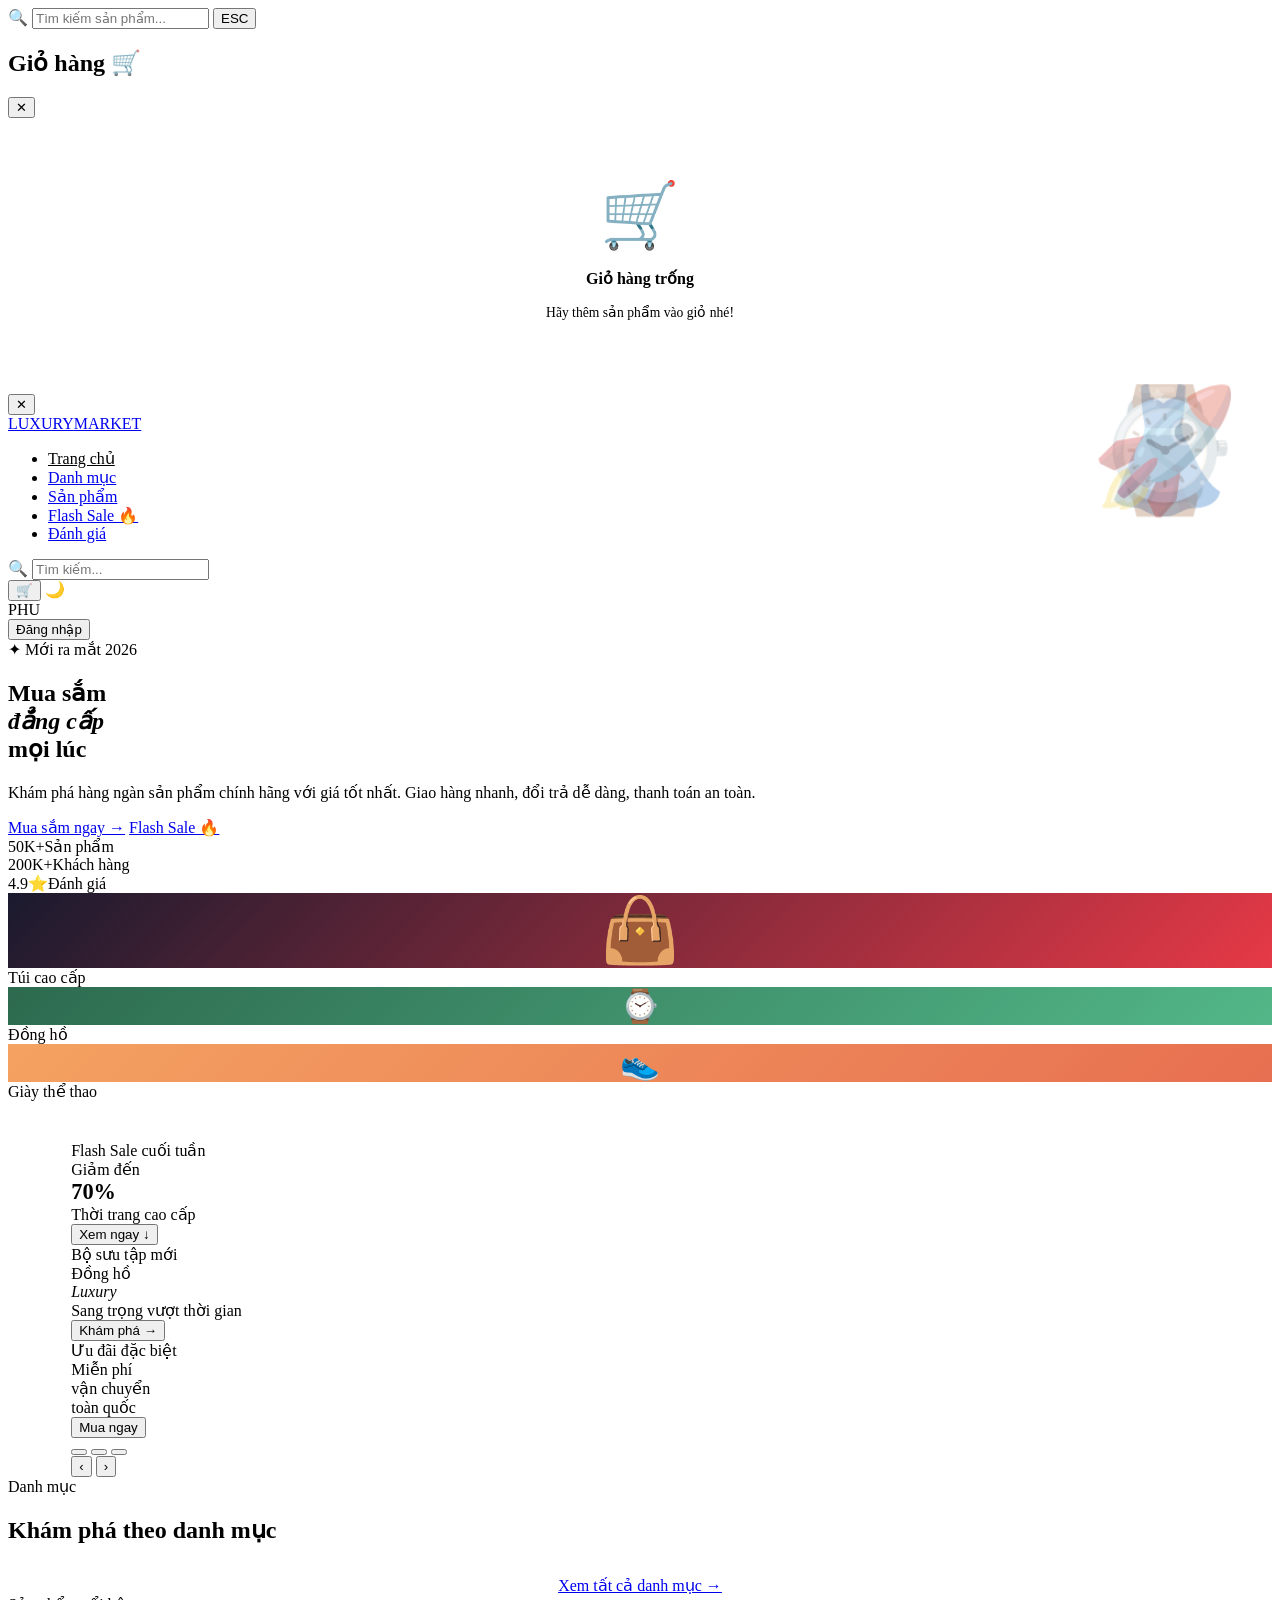
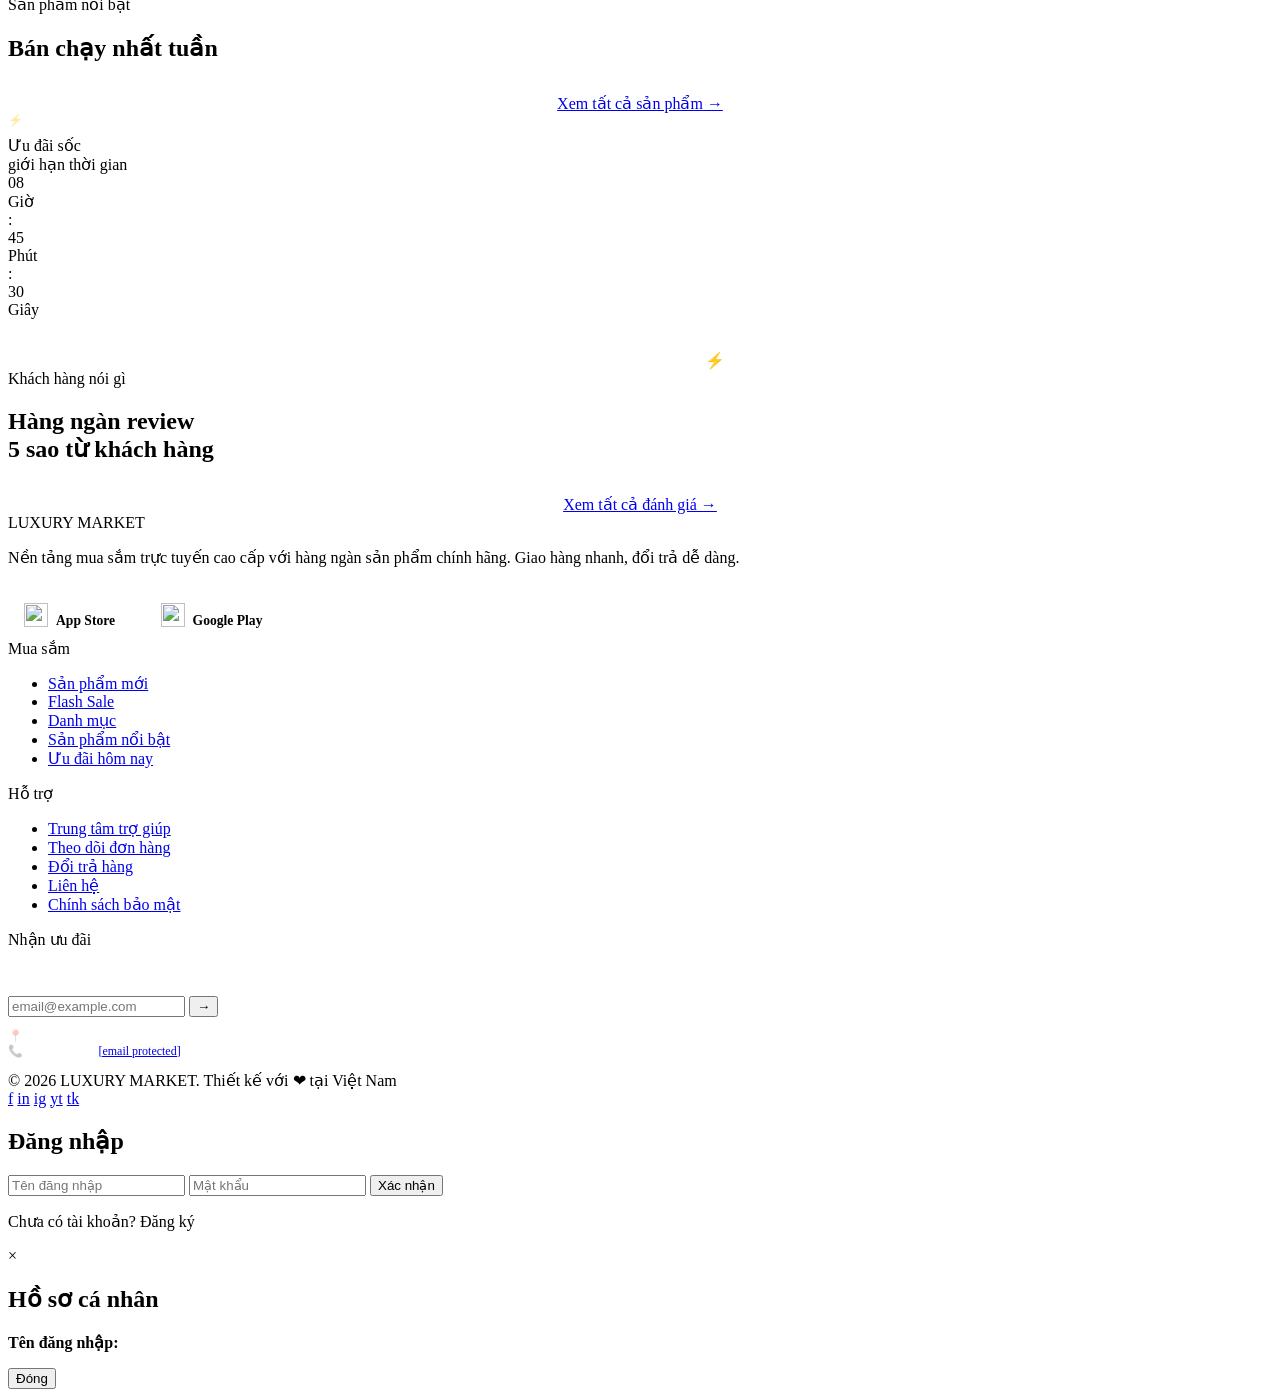
==== commit be3e8188: "Fix lỗi css" ====
--- a/web/html/index.html
+++ b/web/html/index.html
@@ -3,15 +3,13 @@
 <head>
   <meta charset="UTF-8">
   <meta name="viewport" content="width=device-width, initial-scale=1.0">
-  <meta http-equiv="X-Content-Type-Options" content="nosniff">
-  <meta http-equiv="X-Frame-Options" content="DENY">
   <title>LUXURY MARKET — Mua sắm đẳng cấp</title>
   <meta property="og:description" content="Nền tảng mua sắm trực tuyến cao cấp với hàng ngàn sản phẩm chính hãng">
   <meta property="og:title" content="LUXURY MARKET">
   <link rel="preconnect" href="https://fonts.googleapis.com">
   <link rel="preconnect" href="https://fonts.gstatic.com" crossorigin>
   <link href="https://fonts.googleapis.com/css2?family=DM+Serif+Display:ital@0;1&family=DM+Sans:wght@300;400;500;600;700&display=swap" rel="stylesheet">
-  <link rel="stylesheet" href="../css/styles.css">
+  <link rel="stylesheet" href="css/styles.css">
 </head>
 <body>
 
@@ -302,7 +300,7 @@
   </div>
 </div>
 
-<script src="../js/script.js" defer></script>
-<script src="../js/ai_assistant.js" defer></script>
+<script src="js/script.js" defer></script>
+<script src="js/ai_assistant.js" defer></script>
 </body>
 </html>
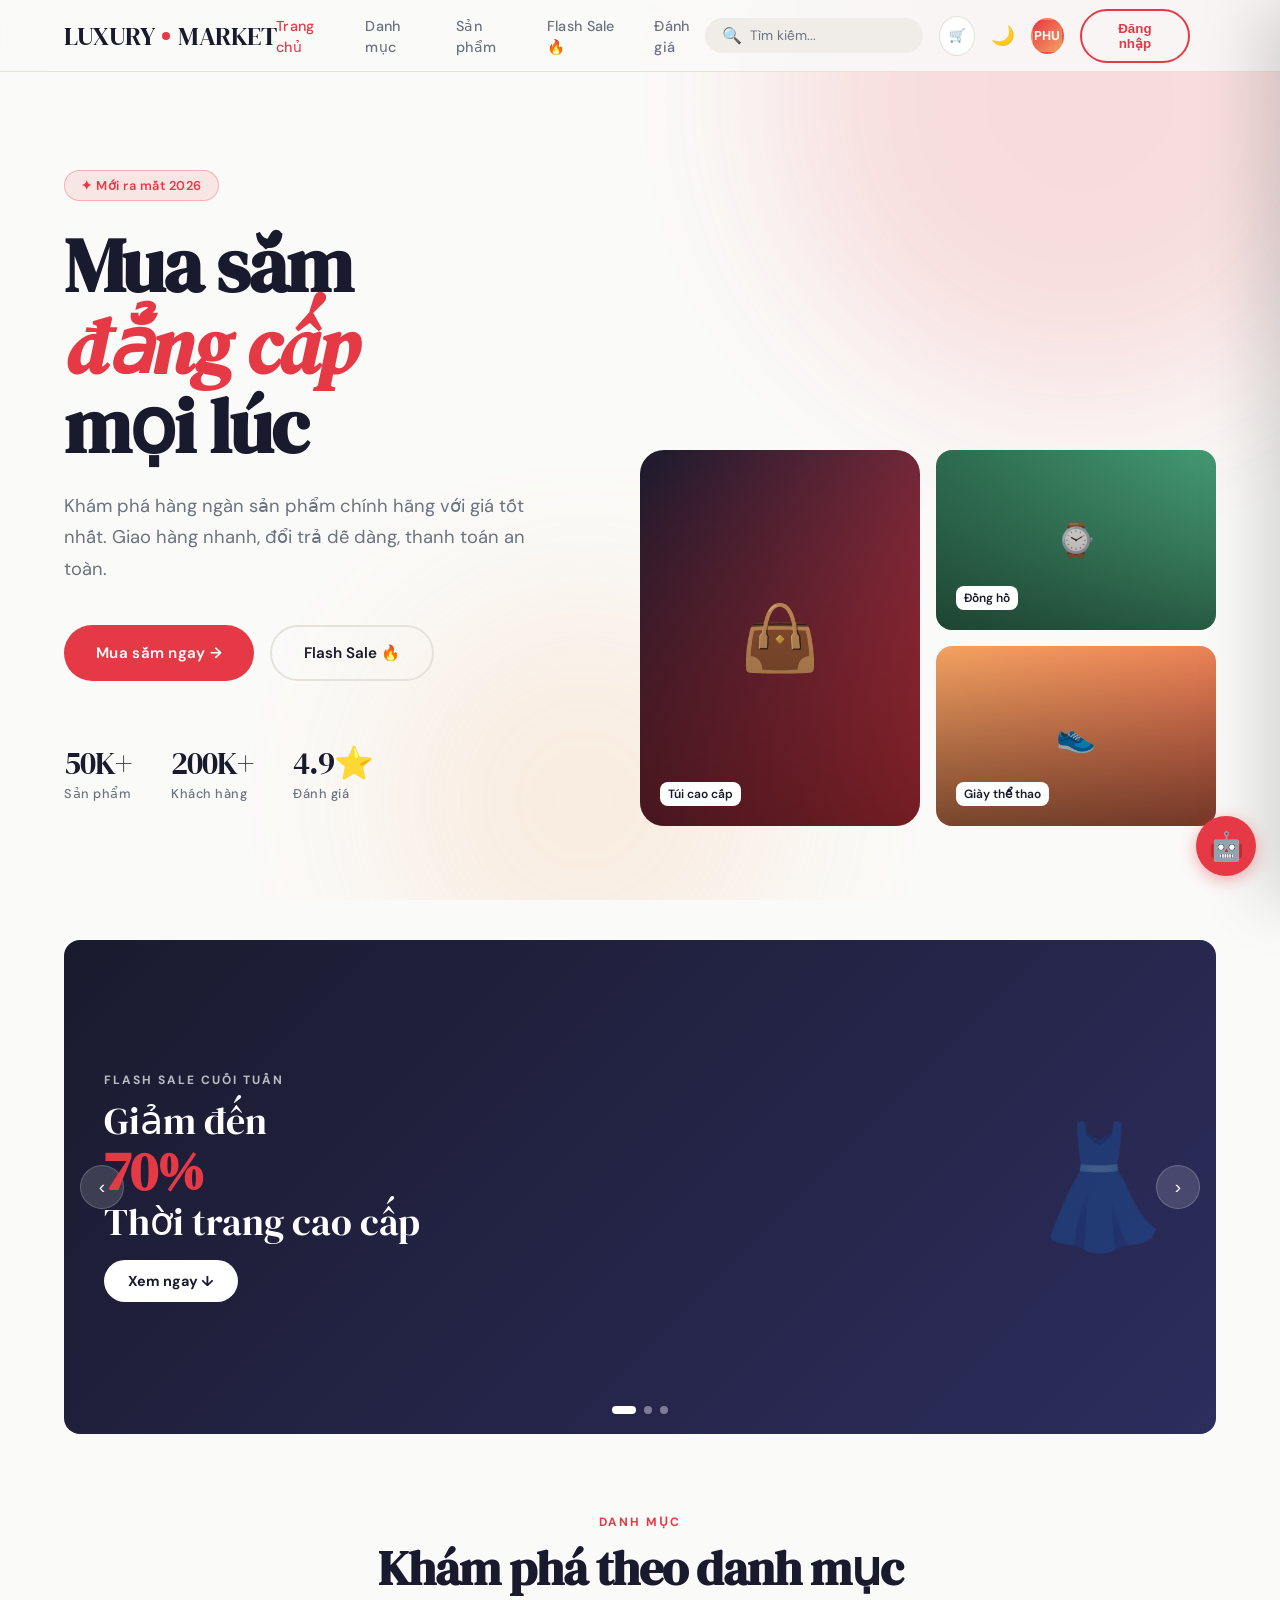
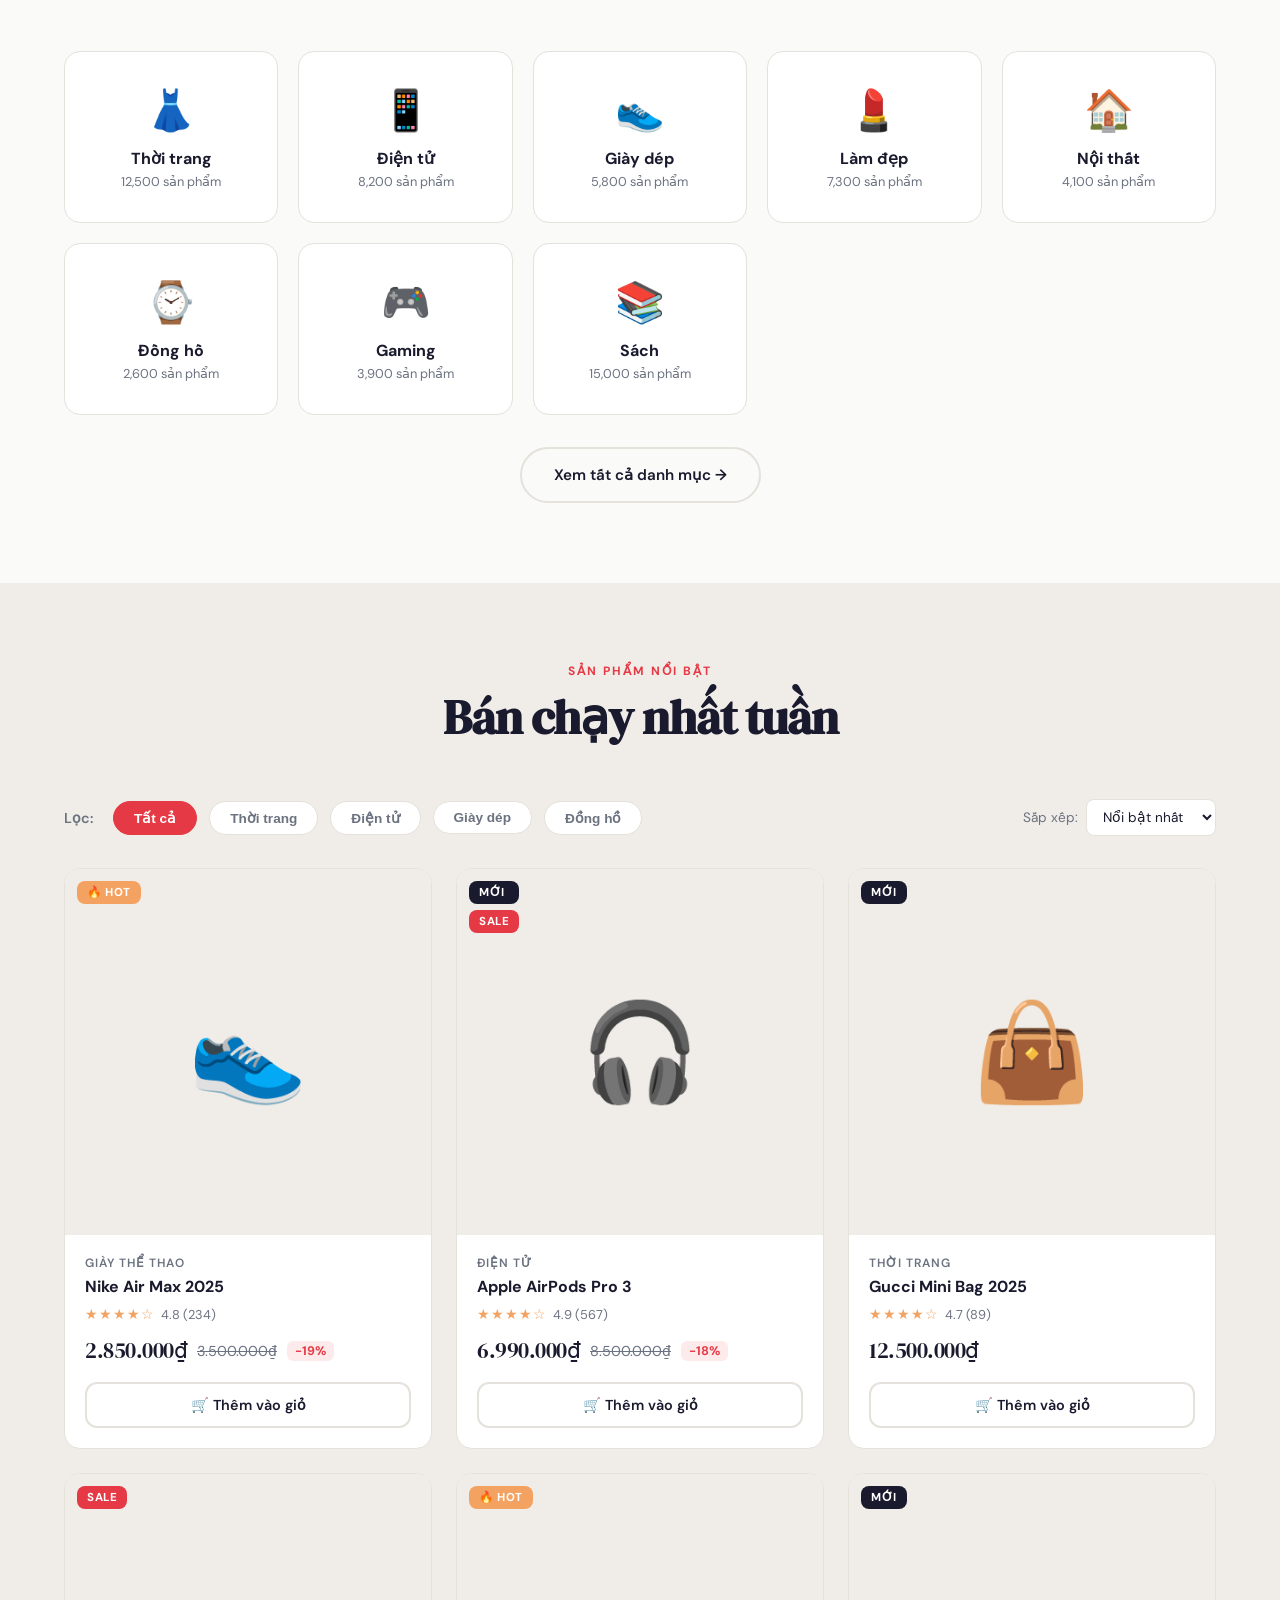
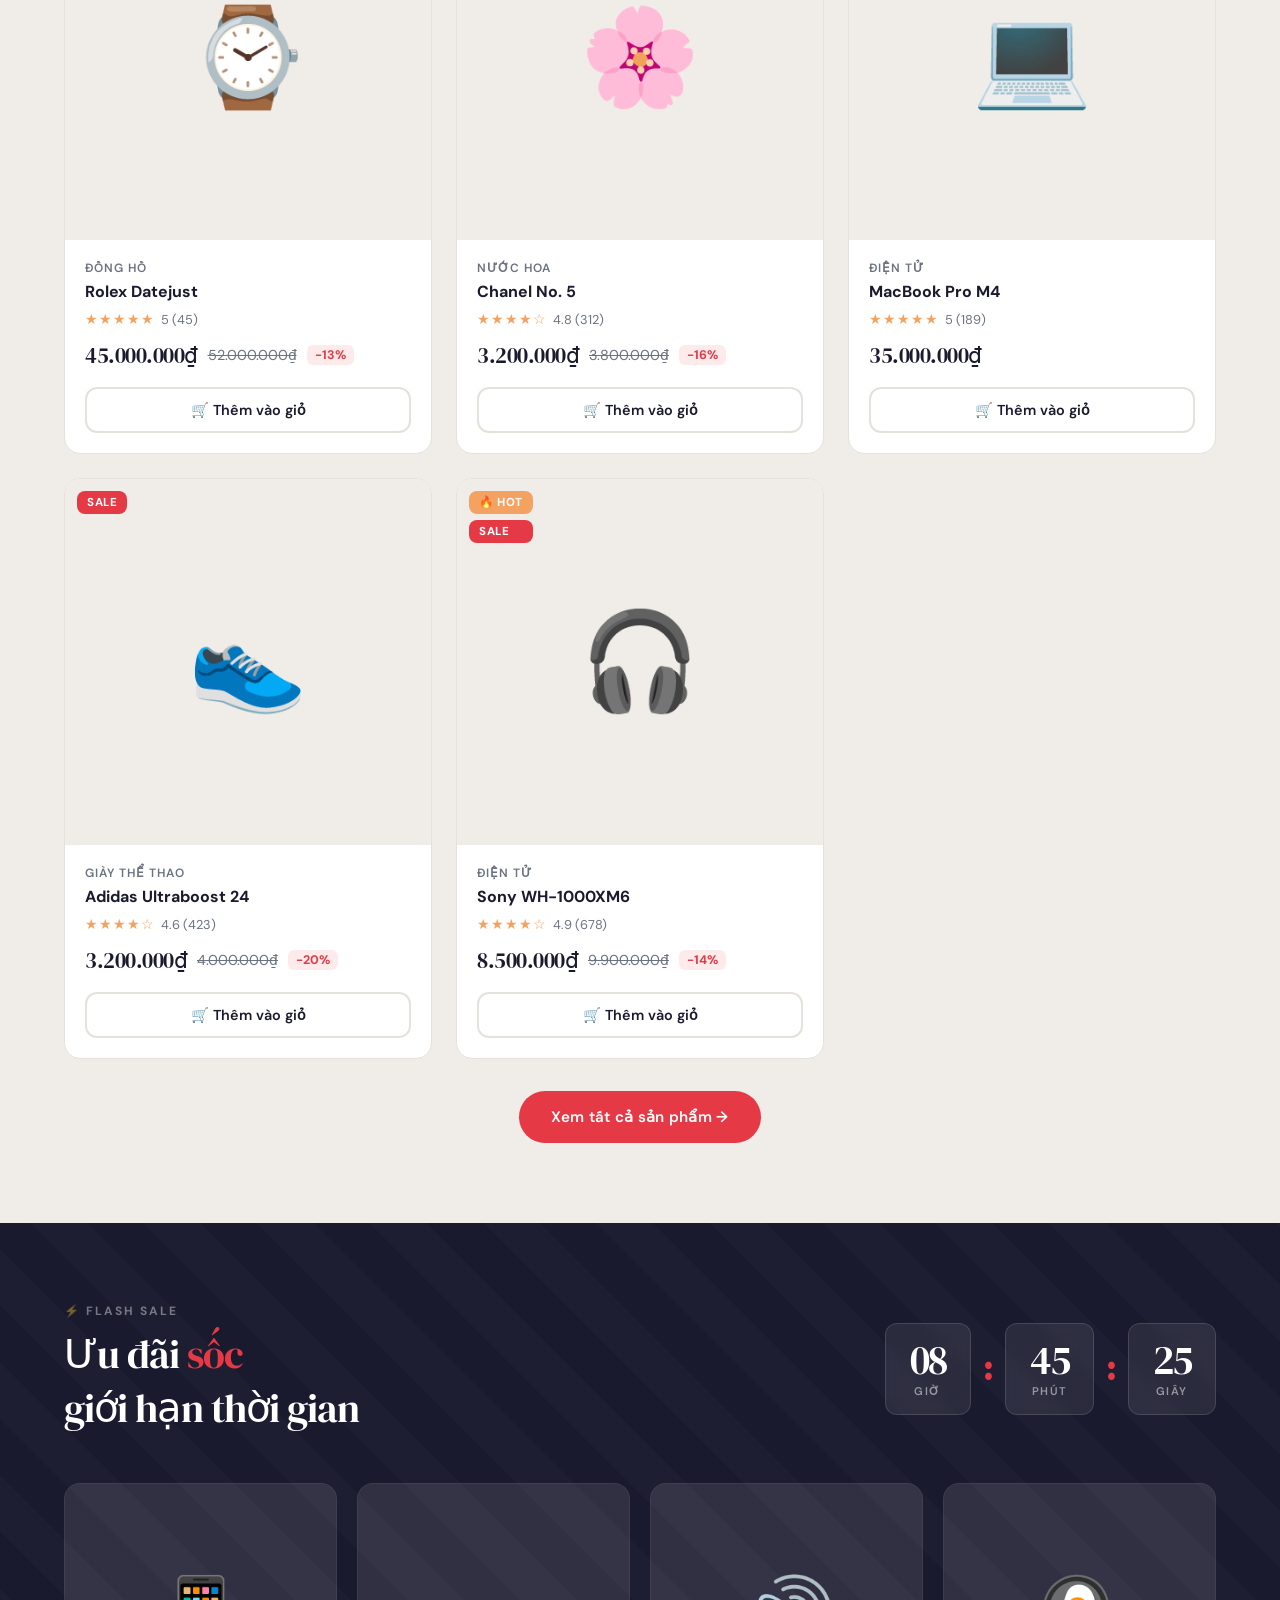
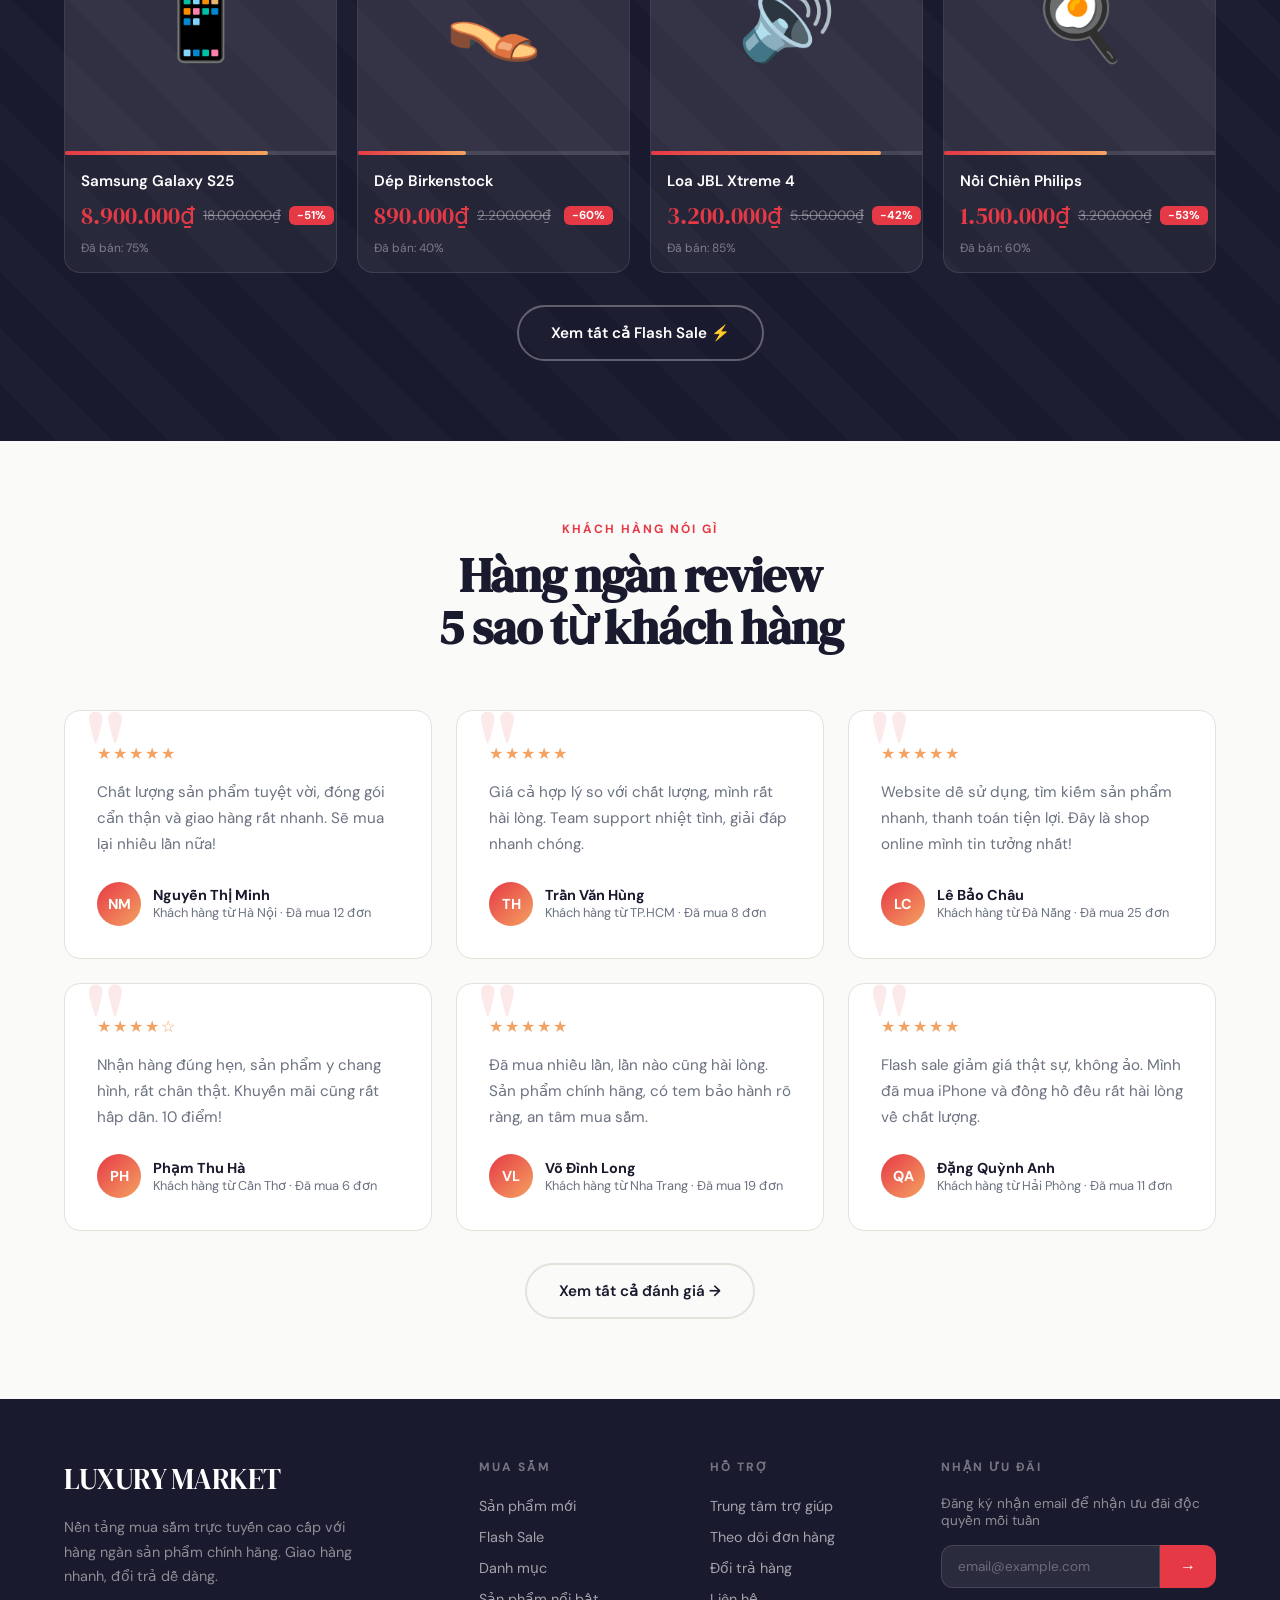
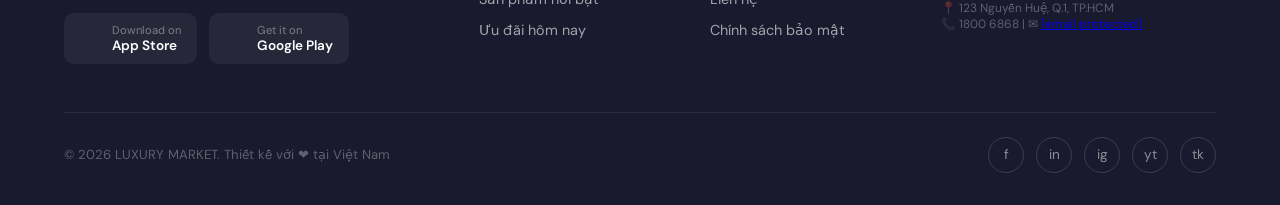
==== commit 6e43d4e7: "Web" ====
--- a/web/html/index.html
+++ b/web/html/index.html
@@ -3,13 +3,15 @@
 <head>
   <meta charset="UTF-8">
   <meta name="viewport" content="width=device-width, initial-scale=1.0">
+  <meta http-equiv="X-Content-Type-Options" content="nosniff">
+  <meta http-equiv="X-Frame-Options" content="DENY">
   <title>LUXURY MARKET — Mua sắm đẳng cấp</title>
   <meta property="og:description" content="Nền tảng mua sắm trực tuyến cao cấp với hàng ngàn sản phẩm chính hãng">
   <meta property="og:title" content="LUXURY MARKET">
   <link rel="preconnect" href="https://fonts.googleapis.com">
   <link rel="preconnect" href="https://fonts.gstatic.com" crossorigin>
   <link href="https://fonts.googleapis.com/css2?family=DM+Serif+Display:ital@0;1&family=DM+Sans:wght@300;400;500;600;700&display=swap" rel="stylesheet">
-  <link rel="stylesheet" href="css/styles.css">
+  <link rel="stylesheet" href="../css/styles.css">
 </head>
 <body>
 
@@ -300,7 +302,7 @@
   </div>
 </div>
 
-<script src="js/script.js" defer></script>
-<script src="js/ai_assistant.js" defer></script>
+<script src="../js/script.js" defer></script>
+<script src="../js/ai_assistant.js" defer></script>
 </body>
 </html>
--- a/web/css/styles.css
+++ b/web/css/styles.css
@@ -0,0 +1,2181 @@
+:root {
+  --primary: #1a1a2e;
+  --accent: #e63946;
+  --accent2: #f4a261;
+  --bg: #fafaf8;
+  --bg2: #f0ede8;
+  --card: #ffffff;
+  --text: #1a1a2e;
+  --text-muted: #6b7280;
+  --border: #e5e1db;
+  --success: #2d6a4f;
+  --radius: 16px;
+  --shadow: 0 4px 24px rgba(0,0,0,0.08);
+  --shadow-hover: 0 16px 48px rgba(0,0,0,0.14);
+  --transition: all 0.3s cubic-bezier(0.4, 0, 0.2, 1);
+}
+
+[data-theme="dark"] {
+  --primary: #e8e4dd;
+  --bg: #0f0f0f;
+  --bg2: #1a1a1a;
+  --card: #1e1e1e;
+  --text: #e8e4dd;
+  --text-muted: #9ca3af;
+  --border: #2a2a2a;
+  --shadow: 0 4px 24px rgba(0,0,0,0.4);
+}
+/* reset css */
+* {
+  margin: 0;
+  padding: 0;
+  box-sizing: border-box;
+}
+
+html {
+  scroll-behavior: smooth;
+}
+
+body {
+  font-family: 'DM Sans', sans-serif;
+  background: var(--bg);
+  color: var(--text);
+  overflow-x: hidden;
+  transition: var(--transition);
+}
+
+/* navbar */
+.navbar {
+  position: fixed;
+  top: 0;
+  left: 0;
+  right: 0;
+  z-index: 1000;
+  padding: 0 5%;
+  height: 72px;
+  display: flex;
+  align-items: center;
+  justify-content: space-between;
+  backdrop-filter: blur(20px);
+  background: rgba(250,250,248,0.85);
+  border-bottom: 1px solid var(--border);
+  transition: var(--transition);
+}
+[data-theme="dark"] .navbar{background:rgba(15,15,15,0.9)}
+.navbar.scrolled{height:60px;box-shadow:var(--shadow)}
+.logo {
+  font-family: 'DM Serif Display', serif;
+  font-size: 1.6rem;
+  letter-spacing: -0.5px;
+  color: var(--text);
+  text-decoration: none;
+  display: flex;
+  align-items: center;
+  gap: 8px;
+}
+
+.logo-dot {
+  width: 8px;
+  height: 8px;
+  background: var(--accent);
+  border-radius: 50%;
+  display: inline-block;
+  animation: pulse 2s infinite;
+}
+
+@keyframes pulse {
+  0%, 100% {
+    transform: scale(1);
+  }
+  50% {
+    transform: scale(1.4);
+  }
+}
+
+.nav-links {
+  display: flex;
+  align-items: center;
+  gap: 32px;
+  list-style: none;
+}
+
+.nav-links a {
+  text-decoration: none;
+  color: var(--text-muted);
+  font-size: 0.9rem;
+  font-weight: 500;
+  letter-spacing: 0.3px;
+  transition: var(--transition);
+  position: relative;
+  padding-bottom: 4px;
+}
+
+.nav-links a::after {
+  content: '';
+  position: absolute;
+  bottom: 0;
+  left: 0;
+  width: 0;
+  height: 2px;
+  background: var(--accent);
+  transition: width 0.3s ease;
+}
+
+.nav-links a:hover {
+  color: var(--text);
+}
+
+.nav-links a:hover::after {
+  width: 100%;
+}
+
+.nav-actions {
+  display: flex;
+  align-items: center;
+  gap: 16px;
+}
+
+.btn-icon {
+  width: 40px;
+  height: 40px;
+  border-radius: 50%;
+  border: 1.5px solid var(--border);
+  background: var(--card);
+  display: flex;
+  align-items: center;
+  justify-content: center;
+  cursor: pointer;
+  transition: var(--transition);
+  position: relative;
+  color: var(--text);
+}
+
+.btn-icon:hover {
+  border-color: var(--accent);
+  transform: translateY(-2px);
+  box-shadow: var(--shadow);
+}
+
+.cart-badge {
+  position: absolute;
+  top: -4px;
+  right: -4px;
+  width: 18px;
+  height: 18px;
+  background: var(--accent);
+  color: white;
+  font-size: 10px;
+  font-weight: 700;
+  border-radius: 50%;
+  display: flex;
+  align-items: center;
+  justify-content: center;
+}
+
+.search-bar {
+  display: flex;
+  align-items: center;
+  background: var(--bg2);
+  border-radius: 50px;
+  padding: 6px 16px;
+  gap: 8px;
+  border: 1.5px solid transparent;
+  transition: var(--transition);
+  width: 240px;
+}
+
+.search-bar:focus-within {
+  border-color: var(--accent);
+  background: var(--card);
+  width: 300px;
+}
+
+.search-bar input {
+  border: none;
+  background: transparent;
+  font-family: inherit;
+  font-size: 0.85rem;
+  color: var(--text);
+  outline: none;
+  width: 100%;
+}
+
+.search-bar input::placeholder {
+  color: var(--text-muted);
+}
+
+.theme-toggle {
+  cursor: pointer;
+  font-size: 1.2rem;
+}
+
+.user-avatar {
+  width: 36px;
+  height: 36px;
+  border-radius: 50%;
+  background: linear-gradient(135deg, var(--accent), var(--accent2));
+  display: flex;
+  align-items: center;
+  justify-content: center;
+  color: white;
+  font-weight: 700;
+  font-size: 0.8rem;
+  cursor: pointer;
+  border: 2px solid transparent;
+  transition: var(--transition);
+}
+
+.user-avatar:hover {
+  border-color: var(--accent);
+  transform: scale(1.05);
+}
+
+.hamburger {
+  display: none;
+  flex-direction: column;
+  gap: 5px;
+  cursor: pointer;
+  padding: 4px;
+}
+
+.hamburger span {
+  width: 24px;
+  height: 2px;
+  background: var(--text);
+  border-radius: 2px;
+  transition: var(--transition);
+}
+
+/* hero */
+.hero {
+  height: 100vh;
+  min-height: 700px;
+  display: flex;
+  align-items: center;
+  padding: 0 5%;
+  padding-top: 72px;
+  background: var(--bg);
+  overflow: hidden;
+  position: relative;
+}
+
+.hero-bg {
+  position: absolute;
+  inset: 0;
+  overflow: hidden;
+}
+
+.hero-blob {
+  position: absolute;
+  border-radius: 50%;
+  filter: blur(80px);
+  opacity: 0.15;
+  animation: float 8s infinite ease-in-out;
+}
+
+.blob1 {
+  width: 600px;
+  height: 600px;
+  background: var(--accent);
+  top: -200px;
+  right: -100px;
+  animation-delay: 0s;
+}
+
+.blob2 {
+  width: 400px;
+  height: 400px;
+  background: var(--accent2);
+  bottom: -100px;
+  left: 30%;
+  animation-delay: 3s;
+}
+
+@keyframes float {
+  0%, 100% {
+    transform: translate(0, 0) scale(1);
+  }
+  50% {
+    transform: translate(20px, -20px) scale(1.05);
+  }
+}
+
+.hero-content {
+  max-width: 680px;
+  position: relative;
+  z-index: 2;
+  animation: fadeInUp 0.8s ease both;
+}
+
+.hero-badge {
+  display: inline-flex;
+  align-items: center;
+  gap: 8px;
+  background: rgba(230, 57, 70, 0.1);
+  border: 1px solid rgba(230, 57, 70, 0.3);
+  padding: 6px 16px;
+  border-radius: 50px;
+  font-size: 0.8rem;
+  font-weight: 600;
+  color: var(--accent);
+  margin-bottom: 24px;
+  letter-spacing: 0.5px;
+}
+
+.hero h1 {
+  font-family: 'DM Serif Display', serif;
+  font-size: clamp(3rem, 6vw, 5.5rem);
+  line-height: 1.05;
+  letter-spacing: -2px;
+  margin-bottom: 24px;
+  color: var(--text);
+}
+
+.hero h1 em {
+  color: var(--accent);
+  font-style: italic;
+}
+
+.hero p {
+  font-size: 1.15rem;
+  color: var(--text-muted);
+  line-height: 1.7;
+  margin-bottom: 40px;
+  max-width: 480px;
+}
+
+.hero-cta {
+  display: flex;
+  gap: 16px;
+  flex-wrap: wrap;
+}
+
+.btn-primary {
+  display: inline-flex;
+  align-items: center;
+  gap: 10px;
+  background: var(--accent);
+  color: white;
+  padding: 16px 32px;
+  border-radius: 50px;
+  font-weight: 600;
+  font-size: 0.95rem;
+  text-decoration: none;
+  border: none;
+  cursor: pointer;
+  transition: var(--transition);
+  letter-spacing: 0.3px;
+  position: relative;
+  overflow: hidden;
+}
+
+.btn-primary:hover {
+  transform: translateY(-3px);
+  box-shadow: 0 12px 32px rgba(230, 57, 70, 0.35);
+}
+
+.btn-primary::after {
+  content: '';
+  position: absolute;
+  inset: 0;
+  background: white;
+  opacity: 0;
+  transition: opacity 0.3s;
+}
+
+.btn-primary:active::after {
+  opacity: 0.15;
+}
+
+.btn-secondary {
+  display: inline-flex;
+  align-items: center;
+  gap: 10px;
+  background: transparent;
+  color: var(--text);
+  padding: 16px 32px;
+  border-radius: 50px;
+  font-weight: 600;
+  font-size: 0.95rem;
+  text-decoration: none;
+  border: 2px solid var(--border);
+  cursor: pointer;
+  transition: var(--transition);
+}
+
+.btn-secondary:hover {
+  border-color: var(--text);
+  transform: translateY(-3px);
+}
+
+.hero-stats {
+  display: flex;
+  gap: 40px;
+  margin-top: 60px;
+}
+
+.stat {
+  display: flex;
+  flex-direction: column;
+}
+
+.stat-num {
+  font-family: 'DM Serif Display', serif;
+  font-size: 2rem;
+  color: var(--text);
+  letter-spacing: -1px;
+}
+
+.stat-label {
+  font-size: 0.8rem;
+  color: var(--text-muted);
+  font-weight: 500;
+  letter-spacing: 0.5px;
+}
+
+.hero-visual{
+  display:grid;
+  grid-template-columns: 260px 200px;
+  grid-template-rows: 180px 180px;
+  gap:20px;
+  align-items:stretch;
+}
+
+/* card */
+
+.hero-visual {
+  position: absolute;
+  right: 5%;
+  top: 50%;
+  transform: translateY(-50%);
+  width: min(45%, 580px);
+  aspect-ratio: 1;
+  display: grid;
+  grid-template-columns: 1fr 1fr;
+  gap: 16px;
+  animation: fadeInRight 1s ease 0.3s both;
+}
+
+.hero-card-img {
+  border-radius: var(--radius);
+  overflow: hidden;
+  position: relative;
+  cursor: pointer;
+}
+
+.hero-card-img:nth-child(1) {
+  grid-row: span 2;
+  border-radius: 24px;
+}
+
+.hero-card-img img {
+  width: 100%;
+  height: 100%;
+  object-fit: cover;
+  transition: transform 0.5s ease;
+}
+
+.hero-card-img:hover img {
+  transform: scale(1.05);
+}
+
+.img-overlay {
+  position: absolute;
+  inset: 0;
+  background: linear-gradient(to top, rgba(0, 0, 0, 0.5), transparent);
+  display: flex;
+  align-items: flex-end;
+  padding: 20px;
+}
+
+.img-tag {
+  background: white;
+  color: var(--text);
+  padding: 4px 8px;
+  border-radius: 8px;
+  font-size: 0.75rem;
+  font-weight: 600;
+}
+
+/* categories */
+.section {
+  padding: 80px 5%;
+}
+
+.section-header {
+  text-align: center;
+  margin-bottom: 56px;
+}
+
+.section-label {
+  font-size: 0.75rem;
+  font-weight: 700;
+  letter-spacing: 2px;
+  text-transform: uppercase;
+  color: var(--accent);
+  margin-bottom: 12px;
+}
+
+.section-title {
+  font-family: 'DM Serif Display', serif;
+  font-size: clamp(2rem, 4vw, 3rem);
+  letter-spacing: -1px;
+  color: var(--text);
+  line-height: 1.1;
+}
+
+.categories-grid {
+  display: grid;
+  grid-template-columns: repeat(auto-fill, minmax(180px, 1fr));
+  gap: 20px;
+}
+
+.cat-card {
+  background: var(--card);
+  border-radius: var(--radius);
+  padding: 32px 20px;
+  text-align: center;
+  cursor: pointer;
+  border: 1.5px solid var(--border);
+  transition: var(--transition);
+  position: relative;
+  overflow: hidden;
+  text-decoration: none;
+  color: var(--text);
+}
+
+.cat-card::before {
+  content: '';
+  position: absolute;
+  inset: 0;
+  background: linear-gradient(135deg, var(--accent), var(--accent2));
+  opacity: 0;
+  transition: opacity 0.3s;
+}
+
+.cat-card:hover {
+  transform: translateY(-6px);
+  box-shadow: var(--shadow-hover);
+  border-color: transparent;
+}
+
+.cat-card:hover::before {
+  opacity: 1;
+}
+
+.cat-card:hover .cat-icon,
+.cat-card:hover .cat-name,
+.cat-card:hover .cat-count {
+  color: white;
+}
+
+.cat-icon {
+  font-size: 2.5rem;
+  margin-bottom: 12px;
+  display: block;
+  transition: var(--transition);
+  position: relative;
+  z-index: 1;
+}
+
+.cat-name {
+  font-weight: 700;
+  font-size: 1rem;
+  margin-bottom: 4px;
+  transition: var(--transition);
+  position: relative;
+  z-index: 1;
+}
+
+.cat-count {
+  font-size: 0.8rem;
+  color: var(--text-muted);
+  transition: var(--transition);
+  position: relative;
+  z-index: 1;
+}
+
+/* products */
+.products-grid {
+  display: grid;
+  grid-template-columns: repeat(auto-fill, minmax(280px, 1fr));
+  gap: 24px;
+}
+
+.product-card {
+  background: var(--card);
+  border-radius: var(--radius);
+  overflow: hidden;
+  border: 1.5px solid var(--border);
+  transition: var(--transition);
+  cursor: pointer;
+  position: relative;
+}
+
+.product-card:hover {
+  transform: translateY(-8px);
+  box-shadow: var(--shadow-hover);
+  border-color: transparent;
+}
+
+.product-img {
+  width: 100%;
+  aspect-ratio: 1;
+  position: relative;
+  overflow: hidden;
+  background: var(--bg2);
+}
+
+.product-img img {
+  width: 100%;
+  height: 100%;
+  object-fit: cover;
+  transition: transform 0.5s ease;
+}
+
+.product-card:hover .product-img img {
+  transform: scale(1.07);
+}
+
+.product-badges {
+  position: absolute;
+  top: 12px;
+  left: 12px;
+  display: flex;
+  flex-direction: column;
+  gap: 6px;
+}
+
+.badge {
+  padding: 4px 10px;
+  border-radius: 8px;
+  font-size: 0.72rem;
+  font-weight: 700;
+  letter-spacing: 0.5px;
+}
+
+.badge-new {
+  background: #1a1a2e;
+  color: white;
+}
+
+.badge-sale {
+  background: var(--accent);
+  color: white;
+}
+
+.badge-hot {
+  background: var(--accent2);
+  color: white;
+}
+
+.product-actions {
+  position: absolute;
+  top: 12px;
+  right: 12px;
+  display: flex;
+  flex-direction: column;
+  gap: 8px;
+  opacity: 0;
+  transform: translateX(10px);
+  transition: var(--transition);
+}
+
+.product-card:hover .product-actions {
+  opacity: 1;
+  transform: translateX(0);
+}
+
+.action-btn {
+  width: 36px;
+  height: 36px;
+  border-radius: 50%;
+  background: var(--card);
+  border: none;
+  display: flex;
+  align-items: center;
+  justify-content: center;
+  cursor: pointer;
+  box-shadow: var(--shadow);
+  transition: var(--transition);
+  font-size: 1rem;
+  color: var(--text);
+}
+
+.action-btn:hover {
+  background: var(--accent);
+  color: white;
+  transform: scale(1.1);
+}
+
+.product-info {
+  padding: 20px;
+}
+
+.product-cat {
+  font-size: 0.75rem;
+  color: var(--text-muted);
+  font-weight: 600;
+  letter-spacing: 1px;
+  text-transform: uppercase;
+  margin-bottom: 6px;
+}
+
+.product-name {
+  font-weight: 700;
+  font-size: 1rem;
+  margin-bottom: 8px;
+  line-height: 1.3;
+  color: var(--text);
+}
+
+.product-rating {
+  display: flex;
+  align-items: center;
+  gap: 6px;
+  margin-bottom: 12px;
+}
+
+.stars {
+  color: #f4a261;
+  font-size: 0.85rem;
+  letter-spacing: 1px;
+}
+
+.rating-count {
+  font-size: 0.8rem;
+  color: var(--text-muted);
+}
+
+.product-price {
+  display: flex;
+  align-items: center;
+  gap: 10px;
+}
+
+.price-current {
+  font-family: 'DM Serif Display', serif;
+  font-size: 1.4rem;
+  color: var(--text);
+  letter-spacing: -0.5px;
+}
+
+.price-old {
+  font-size: 0.9rem;
+  color: var(--text-muted);
+  text-decoration: line-through;
+}
+
+.price-off {
+  font-size: 0.78rem;
+  background: rgba(230, 57, 70, 0.1);
+  color: var(--accent);
+  padding: 2px 8px;
+  border-radius: 6px;
+  font-weight: 700;
+}
+
+.add-cart-btn {
+  width: 100%;
+  margin-top: 16px;
+  padding: 12px;
+  border-radius: 12px;
+  border: 2px solid var(--border);
+  background: transparent;
+  color: var(--text);
+  font-family: inherit;
+  font-size: 0.9rem;
+  font-weight: 600;
+  cursor: pointer;
+  transition: var(--transition);
+  display: flex;
+  align-items: center;
+  justify-content: center;
+  gap: 8px;
+}
+
+.add-cart-btn:hover {
+  background: var(--accent);
+  border-color: var(--accent);
+  color: white;
+  transform: translateY(-2px);
+}
+
+/* flash sale */
+.flash-sale {
+  background: var(--primary);
+  padding: 80px 5%;
+  color: white;
+  position: relative;
+  overflow: hidden;
+}
+
+[data-theme="dark"] .flash-sale {
+  background: #111;
+}
+
+.flash-bg {
+  position: absolute;
+  inset: 0;
+  background: repeating-linear-gradient(45deg, transparent, transparent 40px, rgba(255,255,255,0.02) 40px, rgba(255,255,255,0.02) 80px);
+}
+
+.flash-header {
+  display: flex;
+  justify-content: space-between;
+  align-items: center;
+  margin-bottom: 48px;
+  flex-wrap: gap;
+  gap: 20px;
+  position: relative;
+  z-index: 1;
+}
+
+.flash-title {
+  font-family: 'DM Serif Display', serif;
+  font-size: 2.5rem;
+  letter-spacing: -1px;
+}
+
+.flash-title span {
+  color: var(--accent);
+}
+
+.countdown {
+  display: flex;
+  align-items: center;
+  gap: 12px;
+}
+
+.count-block {
+  display: flex;
+  flex-direction: column;
+  align-items: center;
+  background: rgba(255,255,255,0.08);
+  border: 1px solid rgba(255,255,255,0.12);
+  border-radius: 12px;
+  padding: 16px 24px;
+  min-width: 80px;
+  backdrop-filter: blur(8px);
+}
+
+.count-num {
+  font-family: 'DM Serif Display', serif;
+  font-size: 2.5rem;
+  line-height: 1;
+  letter-spacing: -2px;
+  color: white;
+}
+
+.count-label {
+  font-size: 0.7rem;
+  text-transform: uppercase;
+  letter-spacing: 1.5px;
+  color: rgba(255,255,255,0.5);
+  margin-top: 4px;
+  font-weight: 600;
+}
+
+.count-sep {
+  font-family: 'DM Serif Display', serif;
+  font-size: 2rem;
+  color: var(--accent);
+  font-weight: bold;
+}
+
+.flash-grid {
+  display: grid;
+  grid-template-columns: repeat(auto-fill, minmax(240px, 1fr));
+  gap: 20px;
+  position: relative;
+  z-index: 1;
+}
+
+.flash-card {
+  background: rgba(255,255,255,0.05);
+  border: 1px solid rgba(255,255,255,0.1);
+  border-radius: var(--radius);
+  overflow: hidden;
+  transition: var(--transition);
+  cursor: pointer;
+}
+
+.flash-card:hover {
+  background: rgba(255,255,255,0.09);
+  transform: translateY(-4px);
+  border-color: rgba(230,57,70,0.5);
+}
+
+.flash-img {
+  aspect-ratio: 1;
+  background: rgba(255,255,255,0.05);
+  display: flex;
+  align-items: center;
+  justify-content: center;
+  font-size: 5rem;
+  position: relative;
+  overflow: hidden;
+}
+
+.flash-progress {
+  position: absolute;
+  bottom: 0;
+  left: 0;
+  right: 0;
+  height: 4px;
+  background: rgba(255,255,255,0.1);
+}
+
+.flash-progress-bar {
+  height: 100%;
+  background: linear-gradient(90deg, var(--accent), var(--accent2));
+  border-radius: 2px;
+  transition: width 0.3s;
+}
+
+.flash-info {
+  padding: 16px;
+}
+
+.flash-name {
+  font-weight: 600;
+  font-size: 0.95rem;
+  margin-bottom: 8px;
+  color: white;
+}
+
+.flash-price {
+  display: flex;
+  align-items: center;
+  gap: 8px;
+}
+
+.flash-price-cur {
+  font-family: 'DM Serif Display', serif;
+  font-size: 1.5rem;
+  color: var(--accent);
+}
+
+.flash-price-old {
+  font-size: 0.85rem;
+  color: rgba(255,255,255,0.4);
+  text-decoration: line-through;
+}
+
+/* reviews */
+.reviews-grid {
+  display: grid;
+  grid-template-columns: repeat(auto-fill, minmax(320px, 1fr));
+  gap: 24px;
+}
+
+.review-card {
+  background: var(--card);
+  border-radius: var(--radius);
+  padding: 32px;
+  border: 1.5px solid var(--border);
+  transition: var(--transition);
+  position: relative;
+}
+
+.review-card:hover {
+  transform: translateY(-4px);
+  box-shadow: var(--shadow-hover);
+  border-color: transparent;
+}
+
+.review-card::before {
+  content: '"';
+  font-family: 'DM Serif Display', serif;
+  font-size: 6rem;
+  color: var(--accent);
+  opacity: 0.1;
+  position: absolute;
+  top: -10px;
+  left: 20px;
+  line-height: 1;
+}
+
+.review-stars {
+  color: #f4a261;
+  font-size: 1rem;
+  letter-spacing: 2px;
+  margin-bottom: 16px;
+}
+
+.review-text {
+  color: var(--text-muted);
+  line-height: 1.7;
+  margin-bottom: 24px;
+  font-size: 0.95rem;
+}
+
+.reviewer {
+  display: flex;
+  align-items: center;
+  gap: 12px;
+}
+
+.reviewer-avatar {
+  width: 44px;
+  height: 44px;
+  border-radius: 50%;
+  background: linear-gradient(135deg, var(--accent), var(--accent2));
+  display: flex;
+  align-items: center;
+  justify-content: center;
+  color: white;
+  font-weight: 700;
+  font-size: 0.9rem;
+}
+
+.reviewer-name {
+  font-weight: 700;
+  font-size: 0.9rem;
+  color: var(--text);
+}
+
+.reviewer-info {
+  font-size: 0.8rem;
+  color: var(--text-muted);
+}
+
+/* footer */
+footer {
+  background: var(--primary);
+  color: white;
+  padding: 60px 5% 32px;
+  position: relative;
+  overflow: hidden;
+}
+
+[data-theme="dark"] footer {
+  background: #0a0a0a;
+}
+
+.footer-grid {
+  display: grid;
+  grid-template-columns: 2fr 1fr 1fr 1.5fr;
+  gap: 48px;
+  margin-bottom: 48px;
+}
+
+.footer-brand {
+  font-family: 'DM Serif Display', serif;
+  font-size: 1.8rem;
+  margin-bottom: 16px;
+  letter-spacing: -0.5px;
+}
+
+.footer-desc {
+  color: rgba(255,255,255,0.5);
+  font-size: 0.9rem;
+  line-height: 1.7;
+  max-width: 300px;
+}
+
+.footer-heading {
+  font-size: 0.75rem;
+  font-weight: 700;
+  letter-spacing: 2px;
+  text-transform: uppercase;
+  color: rgba(255,255,255,0.4);
+  margin-bottom: 20px;
+}
+
+.footer-links {
+  list-style: none;
+  display: flex;
+  flex-direction: column;
+  gap: 10px;
+}
+
+.footer-links a {
+  color: rgba(255,255,255,0.6);
+  text-decoration: none;
+  font-size: 0.9rem;
+  transition: color 0.2s;
+}
+
+.footer-links a:hover {
+  color: white;
+}
+
+.newsletter {
+  display: flex;
+  gap: 0;
+  margin-top: 16px;
+}
+
+.newsletter input {
+  flex: 1;
+  padding: 12px 16px;
+  background: rgba(255,255,255,0.08);
+  border: 1px solid rgba(255,255,255,0.12);
+  border-radius: 12px 0 0 12px;
+  color: white;
+  font-family: inherit;
+  font-size: 0.85rem;
+  outline: none;
+}
+
+.newsletter input::placeholder {
+  color: rgba(255,255,255,0.3);
+}
+
+.newsletter button {
+  padding: 12px 20px;
+  background: var(--accent);
+  border: none;
+  border-radius: 0 12px 12px 0;
+  color: white;
+  cursor: pointer;
+  font-size: 1rem;
+  transition: var(--transition);
+}
+
+.newsletter button:hover {
+  background: #c62828;
+}
+
+.footer-bottom {
+  border-top: 1px solid rgba(255,255,255,0.08);
+  padding-top: 24px;
+  display: flex;
+  justify-content: space-between;
+  align-items: center;
+  flex-wrap: wrap;
+  gap: 16px;
+}
+
+.footer-copy {
+  font-size: 0.82rem;
+  color: rgba(255,255,255,0.3);
+}
+
+.social-links {
+  display: flex;
+  gap: 12px;
+}
+
+.social-btn {
+  width: 36px;
+  height: 36px;
+  border-radius: 50%;
+  border: 1px solid rgba(255,255,255,0.15);
+  display: flex;
+  align-items: center;
+  justify-content: center;
+  color: rgba(255,255,255,0.5);
+  text-decoration: none;
+  font-size: 0.85rem;
+  transition: var(--transition);
+}
+
+.social-btn:hover {
+  border-color: var(--accent);
+  color: var(--accent);
+  transform: translateY(-2px);
+}
+
+/* toast */
+.toast-container {
+  position: fixed;
+  top: 88px;
+  right: 20px;
+  z-index: 9999;
+  display: flex;
+  flex-direction: column;
+  gap: 10px;
+}
+
+.toast {
+  background: var(--card);
+  border: 1.5px solid var(--border);
+  border-radius: 12px;
+  padding: 14px 20px;
+  box-shadow: var(--shadow-hover);
+  display: flex;
+  align-items: center;
+  gap: 12px;
+  min-width: 280px;
+  max-width: 380px;
+  animation: slideInRight 0.4s cubic-bezier(0.4, 0, 0.2, 1);
+  font-size: 0.9rem;
+  font-weight: 500;
+  color: var(--text);
+}
+
+.toast.success {
+  border-left: 4px solid var(--success);
+}
+
+.toast.error {
+  border-left: 4px solid var(--accent);
+}
+
+.toast-icon {
+  font-size: 1.2rem;
+  flex-shrink: 0;
+}
+
+.toast-close {
+  margin-left: auto;
+  cursor: pointer;
+  color: var(--text-muted);
+  font-size: 1.1rem;
+  line-height: 1;
+  border: none;
+  background: none;
+  padding: 0 4px;
+}
+
+@keyframes slideInRight {
+  from {
+    transform: translateX(120%);
+    opacity: 0;
+  }
+  to {
+    transform: translateX(0);
+    opacity: 1;
+  }
+}
+
+/* cart slidebar */
+.cart-overlay {
+  position: fixed;
+  inset: 0;
+  background: rgba(0,0,0,0.5);
+  z-index: 1100;
+  opacity: 0;
+  pointer-events: none;
+  transition: opacity 0.3s;
+  backdrop-filter: blur(4px);
+}
+
+.cart-overlay.open {
+  opacity: 1;
+  pointer-events: all;
+}
+
+.cart-sidebar {
+  position: fixed;
+  top: 0;
+  right: -480px;
+  width: 480px;
+  max-width: 100vw;
+  height: 100vh;
+  background: var(--card);
+  z-index: 1101;
+  transition: right 0.4s cubic-bezier(0.4, 0, 0.2, 1);
+  display: flex;
+  flex-direction: column;
+  box-shadow: -20px 0 60px rgba(0,0,0,0.15);
+}
+
+.cart-sidebar.open {
+  right: 0;
+}
+
+.cart-header {
+  padding: 24px 28px;
+  border-bottom: 1px solid var(--border);
+  display: flex;
+  justify-content: space-between;
+  align-items: center;
+}
+
+.cart-header h2 {
+  font-family: 'DM Serif Display', serif;
+  font-size: 1.5rem;
+}
+
+.cart-close {
+  border: none;
+  background: none;
+  font-size: 1.5rem;
+  cursor: pointer;
+  color: var(--text-muted);
+  transition: var(--transition);
+}
+
+.cart-close:hover {
+  color: var(--accent);
+  transform: rotate(90deg);
+}
+
+.cart-items {
+  flex: 1;
+  overflow-y: auto;
+  padding: 24px 28px;
+  display: flex;
+  flex-direction: column;
+  gap: 16px;
+}
+
+.cart-item {
+  display: flex;
+  gap: 16px;
+  background: var(--bg2);
+  border-radius: 12px;
+  padding: 16px;
+  position: relative;
+}
+
+.cart-item-img {
+  width: 80px;
+  height: 80px;
+  border-radius: 10px;
+  object-fit: cover;
+  background: var(--bg);
+  font-size: 2.5rem;
+  display: flex;
+  align-items: center;
+  justify-content: center;
+  flex-shrink: 0;
+}
+
+.cart-item-info {
+  flex: 1;
+}
+
+.cart-item-name {
+  font-weight: 600;
+  font-size: 0.9rem;
+  margin-bottom: 4px;
+  color: var(--text);
+}
+
+.cart-item-price {
+  font-family: 'DM Serif Display', serif;
+  color: var(--accent);
+  font-size: 1.1rem;
+}
+
+.cart-item-qty {
+  display: flex;
+  align-items: center;
+  gap: 8px;
+  margin-top: 8px;
+}
+
+.qty-btn {
+  width: 28px;
+  height: 28px;
+  border-radius: 8px;
+  border: 1.5px solid var(--border);
+  background: var(--card);
+  cursor: pointer;
+  display: flex;
+  align-items: center;
+  justify-content: center;
+  font-size: 1rem;
+  transition: var(--transition);
+  color: var(--text);
+}
+
+.qty-btn:hover {
+  border-color: var(--accent);
+  color: var(--accent);
+}
+
+.qty-num {
+  font-weight: 700;
+  min-width: 24px;
+  text-align: center;
+  font-size: 0.95rem;
+}
+
+.remove-item {
+  position: absolute;
+  top: 12px;
+  right: 12px;
+  background: none;
+  border: none;
+  cursor: pointer;
+  color: var(--text-muted);
+  transition: var(--transition);
+  font-size: 1rem;
+}
+
+.remove-item:hover {
+  color: var(--accent);
+  transform: scale(1.2);
+}
+
+.cart-footer {
+  padding: 24px 28px;
+  border-top: 1px solid var(--border);
+}
+
+.cart-subtotal {
+  display: flex;
+  justify-content: space-between;
+  align-items: center;
+  margin-bottom: 8px;
+  font-size: 0.9rem;
+  color: var(--text-muted);
+}
+
+.cart-total {
+  display: flex;
+  justify-content: space-between;
+  align-items: center;
+  margin-bottom: 20px;
+}
+
+.cart-total span:first-child {
+  font-weight: 700;
+  font-size: 1rem;
+}
+
+.cart-total span:last-child {
+  font-family: 'DM Serif Display', serif;
+  font-size: 1.6rem;
+  color: var(--text);
+}
+
+.checkout-btn {
+  width: 100%;
+  padding: 16px;
+  background: var(--accent);
+  color: white;
+  border: none;
+  border-radius: 12px;
+  font-family: inherit;
+  font-size: 1rem;
+  font-weight: 700;
+  cursor: pointer;
+  transition: var(--transition);
+  letter-spacing: 0.3px;
+}
+
+.checkout-btn:hover {
+  background: #c62828;
+  transform: translateY(-2px);
+  box-shadow: 0 8px 24px rgba(230,57,70,0.35);
+}
+
+/* modal */
+.modal-overlay {
+  position: fixed;
+  inset: 0;
+  background: rgba(0,0,0,0.6);
+  z-index: 1200;
+  opacity: 0;
+  pointer-events: none;
+  transition: opacity 0.3s;
+  backdrop-filter: blur(8px);
+  display: flex;
+  align-items: center;
+  justify-content: center;
+  padding: 20px;
+}
+
+.modal-overlay.open {
+  opacity: 1;
+  pointer-events: all;
+}
+
+.modal {
+  background: var(--card);
+  border-radius: 24px;
+  max-width: 900px;
+  width: 100%;
+  max-height: 90vh;
+  overflow-y: auto;
+  animation: scaleIn 0.3s cubic-bezier(0.4, 0, 0.2, 1);
+  position: relative;
+}
+
+@keyframes scaleIn {
+  from {
+    transform: scale(0.9);
+    opacity: 0;
+  }
+  to {
+    transform: scale(1);
+    opacity: 1;
+  }
+}
+
+.modal-close {
+  position: absolute;
+  top: 20px;
+  right: 20px;
+  background: var(--bg2);
+  border: none;
+  width: 36px;
+  height: 36px;
+  border-radius: 50%;
+  cursor: pointer;
+  font-size: 1.2rem;
+  display: flex;
+  align-items: center;
+  justify-content: center;
+  transition: var(--transition);
+  z-index: 1;
+  color: var(--text);
+}
+
+.modal-close:hover {
+  background: var(--accent);
+  color: white;
+}
+
+.modal-grid {
+  display: grid;
+  grid-template-columns: 1fr 1fr;
+  min-height: 400px;
+}
+
+.modal-img {
+  background: var(--bg2);
+  display: flex;
+  align-items: center;
+  justify-content: center;
+  font-size: 8rem;
+  border-radius: 24px 0 0 24px;
+}
+
+.modal-info {
+  padding: 40px;
+}
+
+.modal-cat {
+  font-size: 0.75rem;
+  font-weight: 700;
+  letter-spacing: 2px;
+  text-transform: uppercase;
+  color: var(--accent);
+  margin-bottom: 8px;
+}
+
+.modal-name {
+  font-family: 'DM Serif Display', serif;
+  font-size: 2rem;
+  letter-spacing: -1px;
+  margin-bottom: 16px;
+  color: var(--text);
+}
+
+.modal-rating {
+  display: flex;
+  align-items: center;
+  gap: 8px;
+  margin-bottom: 16px;
+}
+
+.modal-desc {
+  color: var(--text-muted);
+  line-height: 1.7;
+  margin-bottom: 24px;
+  font-size: 0.95rem;
+}
+
+.modal-price-row {
+  display: flex;
+  align-items: center;
+  gap: 12px;
+  margin-bottom: 28px;
+}
+
+.modal-price {
+  font-family: 'DM Serif Display', serif;
+  font-size: 2.2rem;
+  color: var(--text);
+}
+
+.modal-old {
+  font-size: 1rem;
+  color: var(--text-muted);
+  text-decoration: line-through;
+}
+
+.modal-actions {
+  display: flex;
+  flex-direction: column;
+  gap: 12px;
+}
+
+
+/* animations */
+@keyframes fadeInUp {
+  from {
+    transform: translateY(30px);
+    opacity: 0;
+  }
+  to {
+    transform: translateY(0);
+    opacity: 1;
+  }
+}
+
+@keyframes fadeInRight {
+  from {
+    transform: translateX(50px);
+    opacity: 0;
+  }
+  to {
+    transform: translateX(0);
+    opacity: 1;
+  }
+}
+
+.reveal {
+  opacity: 0;
+  transform: translateY(30px);
+  transition: opacity 0.6s ease, transform 0.6s ease;
+}
+
+.reveal.visible {
+  opacity: 1;
+  transform: translateY(0);
+}
+
+/* skeleton */
+.skeleton {
+  background: linear-gradient(90deg, var(--bg2) 25%, var(--border) 50%, var(--bg2) 75%);
+  background-size: 200% 100%;
+  animation: shimmer 1.5s infinite;
+}
+
+@keyframes shimmer {
+  0% {
+    background-position: 200% 0;
+  }
+  100% {
+    background-position: -200% 0;
+  }
+}
+
+
+/* tabs */
+.tabs {
+  display: flex;
+  gap: 8px;
+  margin-bottom: 32px;
+  background: var(--bg2);
+  padding: 4px;
+  border-radius: 50px;
+  width: fit-content;
+  margin: 0 auto 40px;
+}
+
+.tab {
+  padding: 10px 24px;
+  border-radius: 50px;
+  border: none;
+  background: transparent;
+  cursor: pointer;
+  font-family: inherit;
+  font-size: 0.9rem;
+  font-weight: 600;
+  color: var(--text-muted);
+  transition: var(--transition);
+}
+
+.tab.active {
+  background: var(--card);
+  color: var(--text);
+  box-shadow: var(--shadow);
+}
+
+/* search overlay */
+.search-overlay {
+  position: fixed;
+  inset: 0;
+  background: rgba(0,0,0,0.8);
+  z-index: 2000;
+  display: flex;
+  flex-direction: column;
+  align-items: center;
+  padding-top: 15vh;
+  opacity: 0;
+  pointer-events: none;
+  transition: opacity 0.3s;
+  backdrop-filter: blur(10px);
+}
+
+.search-overlay.open {
+  opacity: 1;
+  pointer-events: all;
+}
+
+.search-big {
+  display: flex;
+  align-items: center;
+  width: min(700px, 90%);
+  background: var(--card);
+  border-radius: 20px;
+  padding: 0 24px;
+  gap: 16px;
+  box-shadow: 0 40px 80px rgba(0,0,0,0.3);
+}
+
+.search-big input {
+  flex: 1;
+  padding: 24px 0;
+  font-size: 1.5rem;
+  border: none;
+  background: transparent;
+  color: var(--text);
+  font-family: 'DM Serif Display', serif;
+  outline: none;
+}
+
+.search-big input::placeholder {
+  color: var(--text-muted);
+}
+
+.search-esc {
+  font-size: 0.8rem;
+  color: var(--text-muted);
+  white-space: nowrap;
+  padding: 6px 12px;
+  background: var(--bg2);
+  border-radius: 8px;
+  cursor: pointer;
+  border: none;
+  font-family: inherit;
+}
+
+/* banner slider */
+.slider {
+  position: relative;
+  overflow: hidden;
+  border-radius: var(--radius);
+  background: var(--bg2);
+}
+
+.slides {
+  display: flex;
+  transition: transform 0.5s cubic-bezier(0.4, 0, 0.2, 1);
+}
+
+.slide {
+  min-width: 100%;
+  aspect-ratio: 21/9;
+  display: flex;
+  align-items: center;
+  padding: 40px;
+  position: relative;
+  overflow: hidden;
+}
+
+.slide:nth-child(1) {
+  background: linear-gradient(135deg, #1a1a2e, #2d2d5e);
+}
+
+.slide:nth-child(2) {
+  background: linear-gradient(135deg, #2d1b0e, #8b4513);
+}
+
+.slide:nth-child(3) {
+  background: linear-gradient(135deg, #0d2818, #2d6a4f);
+}
+
+.slide-content {
+  position: relative;
+  z-index: 2;
+  color: white;
+}
+
+.slide-tag {
+  font-size: 0.75rem;
+  font-weight: 700;
+  letter-spacing: 2px;
+  text-transform: uppercase;
+  opacity: 0.7;
+  margin-bottom: 12px;
+}
+
+.slide-title {
+  font-family: 'DM Serif Display', serif;
+  font-size: clamp(1.5rem, 3vw, 2.5rem);
+  margin-bottom: 16px;
+  line-height: 1.1;
+}
+
+.slide-cta {
+  display: inline-flex;
+  align-items: center;
+  gap: 8px;
+  background: white;
+  color: var(--text);
+  padding: 12px 24px;
+  border-radius: 50px;
+  font-weight: 700;
+  font-size: 0.9rem;
+  text-decoration: none;
+  cursor: pointer;
+  border: none;
+  font-family: inherit;
+  transition: var(--transition);
+}
+
+.slide-cta:hover {
+  transform: translateY(-2px);
+  box-shadow: 0 8px 24px rgba(0,0,0,0.2);
+}
+
+.slider-dots {
+  position: absolute;
+  bottom: 20px;
+  left: 50%;
+  transform: translateX(-50%);
+  display: flex;
+  gap: 8px;
+}
+
+.dot {
+  width: 8px;
+  height: 8px;
+  border-radius: 50%;
+  background: rgba(255,255,255,0.4);
+  cursor: pointer;
+  transition: var(--transition);
+  border: none;
+}
+
+.dot.active {
+  width: 24px;
+  border-radius: 4px;
+  background: white;
+}
+
+.slider-nav {
+  position: absolute;
+  top: 50%;
+  transform: translateY(-50%);
+  background: rgba(255,255,255,0.15);
+  border: 1px solid rgba(255,255,255,0.2);
+  border-radius: 50%;
+  width: 44px;
+  height: 44px;
+  display: flex;
+  align-items: center;
+  justify-content: center;
+  cursor: pointer;
+  font-size: 1.2rem;
+  color: white;
+  transition: var(--transition);
+  backdrop-filter: blur(8px);
+}
+
+.slider-nav:hover {
+  background: rgba(255,255,255,0.3);
+}
+
+.slider-prev {
+  left: 16px;
+}
+
+.slider-next {
+  right: 16px;
+}
+
+/* progress bars */
+.filter-bar {
+  display: flex;
+  gap: 12px;
+  flex-wrap: wrap;
+  margin-bottom: 32px;
+  align-items: center;
+}
+
+.filter-chip {
+  padding: 8px 20px;
+  border-radius: 50px;
+  border: 1.5px solid var(--border);
+  background: var(--card);
+  cursor: pointer;
+  font-size: 0.85rem;
+  font-weight: 600;
+  color: var(--text-muted);
+  transition: var(--transition);
+}
+
+.filter-chip.active,
+.filter-chip:hover {
+  background: var(--accent);
+  border-color: var(--accent);
+  color: white;
+}
+
+/* responsive */
+@media (max-width: 1024px) {
+  .hero-visual {
+    display: none;
+  }
+  .footer-grid {
+    grid-template-columns: 1fr 1fr;
+  }
+}
+
+@media (max-width: 768px) {
+  .nav-links {
+    display: none;
+  }
+  .hamburger {
+    display: flex;
+  }
+  .hero {
+    text-align: center;
+  }
+  .hero-cta {
+    justify-content: center;
+  }
+  .hero-stats {
+    justify-content: center;
+  }
+  .modal-grid {
+    grid-template-columns: 1fr;
+  }
+  .modal-img {
+    border-radius: 24px 24px 0 0;
+    min-height: 200px;
+  }
+  .search-bar {
+    width: 160px;
+  }
+  .footer-grid {
+    grid-template-columns: 1fr 1fr;
+  }
+}
+
+@media (max-width: 480px) {
+  .hero h1 {
+    font-size: 2.5rem;
+  }
+  .flash-header {
+    flex-direction: column;
+  }
+  .footer-grid {
+    grid-template-columns: 1fr;
+  }
+  .countdown {
+    flex-wrap: wrap;
+    justify-content: center;
+  }
+}
+
+/* lazy load img */
+img {
+    transition:opacity 0.3s;
+}
+img.loaded {
+    opacity:1
+}
+img:not(.loaded) {
+    opacity:0;
+}
+/* css for modal dang nhap */
+.auth-modal {
+    position: fixed;
+    inset: 0;
+    background: rgba(0,0,0,0.5);
+    display: none;
+    align-items: center;
+    justify-content: center;
+    z-index: 9999;
+}
+
+.auth-box {
+    background: white;
+    padding: 40px;
+    border-radius: 16px;
+    width: 350px;
+    position: relative;
+    display: flex;
+    flex-direction: column;
+    gap: 15px;
+}
+
+.auth-box input {
+    padding: 12px;
+    border-radius: 8px;
+    border: 1px solid #ddd;
+}
+
+.auth-box button {
+    padding: 12px;
+    border-radius: 8px;
+    border: none;
+    background: #e63946;
+    color: white;
+    cursor: pointer;
+}
+
+.close-auth {
+    position: absolute;
+    right: 15px;
+    top: 10px;
+    cursor: pointer;
+    font-size: 20px;
+}
+
+.user-greeting {
+    margin-left: 10px;
+    font-weight: 600;
+}
+
+/* button dang nhap */
+.login-btn {
+    padding: 10px 22px;
+    border-radius: 30px;
+    border: 2px solid #e63946;
+    background: transparent;
+    color: #e63946;
+    font-weight: 600;
+    cursor: pointer;
+    transition: all 0.3s ease;
+}
+
+/* hover */
+.login-btn:hover {
+    background: #e63946;
+    color: white;
+    transform: translateY(-2px);
+    box-shadow: 0 8px 20px rgba(230, 57, 70, 0.3);
+}
+
+/* active */
+.login-btn:active {
+    transform: scale(0.96);
+}
+
+/* focus (chuan accessibility) */
+.login-btn:focus {
+    outline: none;
+    box-shadow: 0 0 0 3px rgba(230, 57, 70, 0.3);
+}
+
+/* dark mode button dang nhap */
+body.dark .login-btn {
+    border-color: #ff6b6b;
+    color: #ff6b6b;
+}
+
+body.dark .login-btn:hover {
+    background: #ff6b6b;
+    color: #111;
+}
+
+/* button logout */
+.logout-btn {
+    padding: 8px 18px;
+    border-radius: 30px;
+    border: 2px solid #e63946;
+    background: transparent;
+    color: #e63946;
+    font-weight: 600;
+    cursor: pointer;
+    transition: all 0.3s ease;
+    margin-left: 12px;
+}
+
+.logout-btn:hover {
+    background: #e63946;
+    color: white;
+    transform: translateY(-2px);
+    box-shadow: 0 8px 20px rgba(230, 57, 70, 0.3);
+}
+
+.logout-btn:active {
+    transform: scale(0.95);
+} 
+/* dark mode logout */
+body.dark .logout-btn {
+    border-color: #ff6b6b;
+    color: #ff6b6b;
+}
+
+body.dark .logout-btn:hover {
+    background: #ff6b6b;
+    color: #111;
+}
+
+/* user */
+.user-greeting {
+    display: flex;
+    align-items: center;
+    gap: 10px;
+}
+
+/* css cho profile modal */
+.profile-modal {
+    position: fixed;
+    inset: 0;
+    background: rgba(0, 0, 0, 0.45);
+    backdrop-filter: blur(6px);
+    display: none;
+    align-items: center;
+    justify-content: center;
+    z-index: 9999;
+    animation: fadeIn 0.3s ease;
+}
+
+/* Box chính */
+.profile-box {
+    background: #ffffff;
+    padding: 40px 45px;
+    border-radius: 24px;
+    width: 380px;
+    box-shadow: 0 25px 60px rgba(0, 0, 0, 0.15);
+    animation: slideUp 0.35s ease;
+}
+
+/* Tiêu đề */
+.profile-box h2 {
+    font-size: 26px;
+    margin-bottom: 25px;
+    color: #1d1d1f;
+}
+
+/* Nội dung */
+.profile-box p {
+    font-size: 16px;
+    margin-bottom: 25px;
+    color: #444;
+}
+
+.profile-box strong {
+    color: #000;
+}
+
+/* button dong */
+.profile-box button {
+    padding: 10px 22px;
+    border-radius: 30px;
+    border: 2px solid #e63946;
+    background: transparent;
+    color: #e63946;
+    font-weight: 600;
+    cursor: pointer;
+    transition: all 0.3s ease;
+}
+
+.profile-box button:hover {
+    background: #e63946;
+    color: white;
+    transform: translateY(-2px);
+    box-shadow: 0 8px 20px rgba(230, 57, 70, 0.3);
+}
+
+/* ===== Animation ===== */
+@keyframes fadeIn {
+    from { opacity: 0; }
+    to { opacity: 1; }
+}
+
+@keyframes slideUp {
+    from {
+        transform: translateY(30px);
+        opacity: 0;
+    }
+    to {
+        transform: translateY(0);
+        opacity: 1;
+    }
+}
